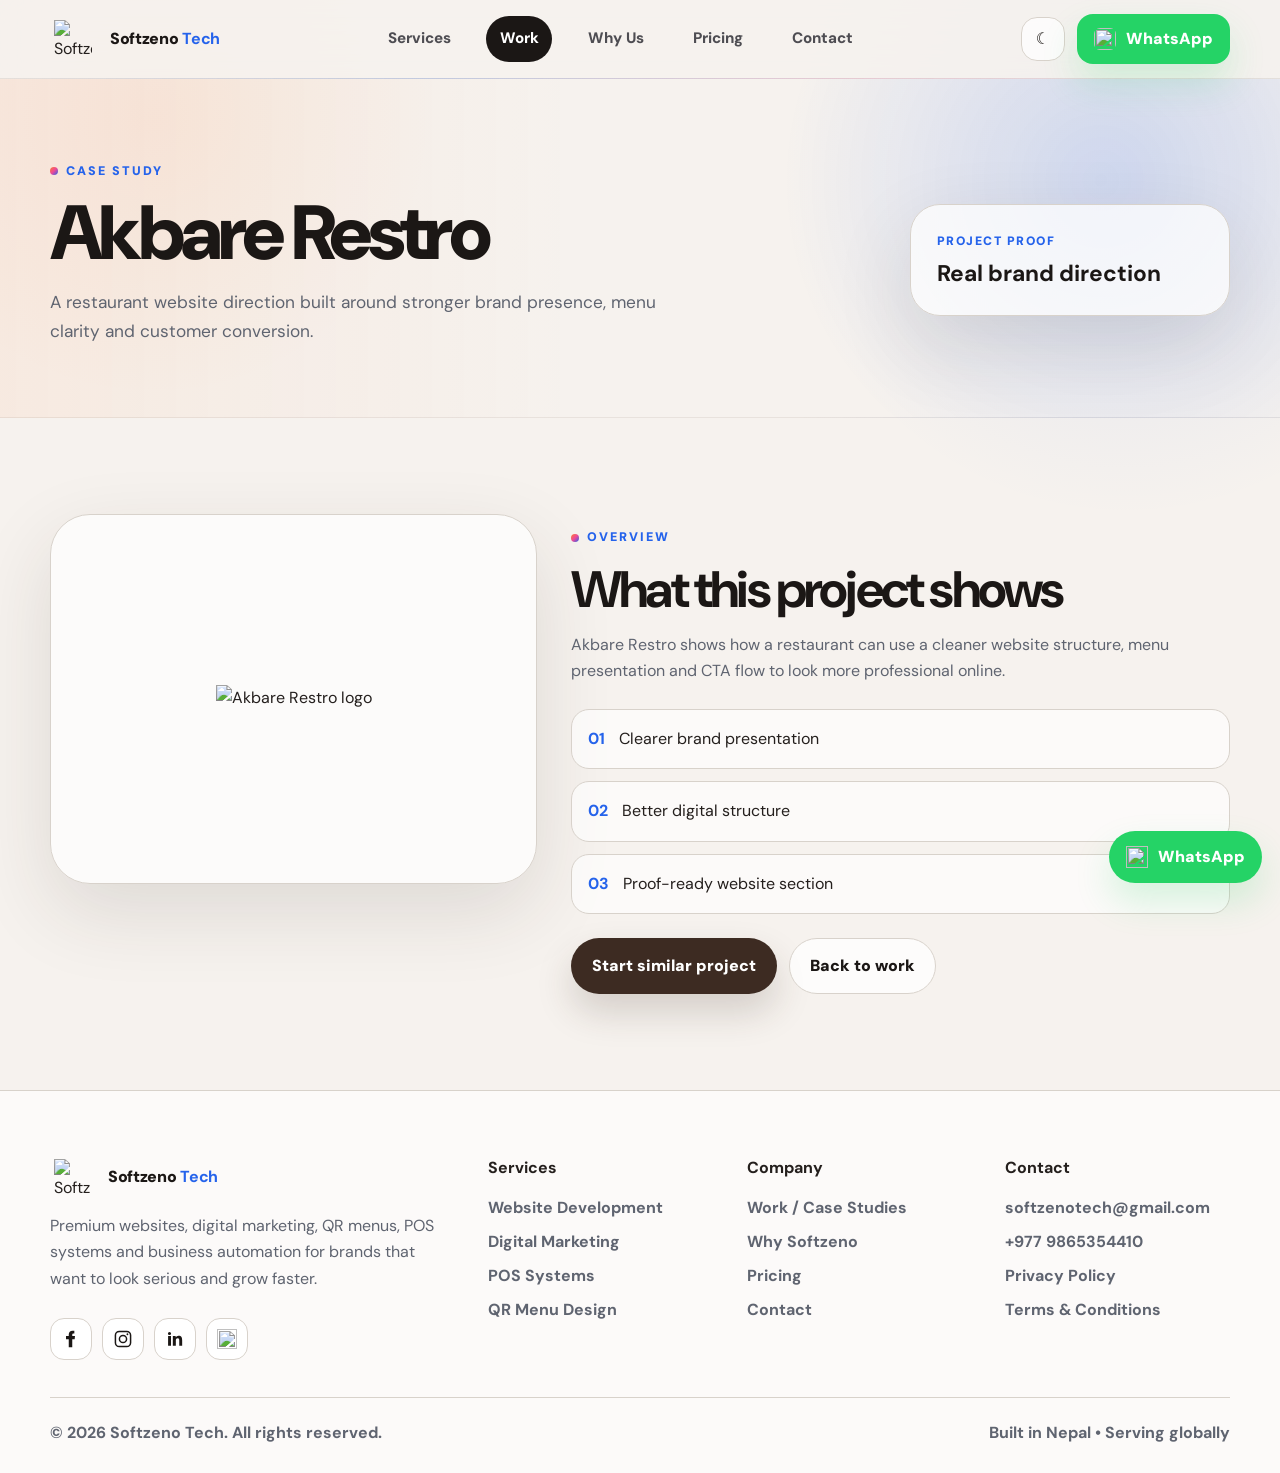
==== case-akbare-restro.html @ b07c424e "Add files via upload" ====
<!DOCTYPE html>
<html lang="en">
<head>
  <meta charset="UTF-8" />
  <meta name="viewport" content="width=device-width, initial-scale=1.0" />
  <title>Akbare Restro Case Study — Softzeno Tech</title>
  <meta name="description" content="Akbare Restro website case study by Softzeno Tech." />
  <meta name="theme-color" content="#f6f2ee" />
  <link rel="icon" href="assets/images/favicon.png" type="image/png" />
  <link rel="preconnect" href="https://fonts.googleapis.com" />
  <link rel="preconnect" href="https://fonts.gstatic.com" crossorigin />
  <link href="https://fonts.googleapis.com/css2?family=DM+Sans:wght@400;500;600;700;800;900&family=Playfair+Display:wght@600;700;800&display=swap" rel="stylesheet" />
  <link rel="stylesheet" href="styles.css" />
</head>
<body>

  <a class="skip-link" href="#main">Skip to content</a>
  <header class="site-header">
    <div class="container nav-shell">
      <a class="brand" href="index.html" aria-label="Softzeno Tech home">
        <span class="brand-mark"><img src="assets/images/brand-icon.png" alt="Softzeno Tech logo" /></span>
        <span class="brand-word"><span>Softzeno</span> <strong>Tech</strong></span>
      </a>

      <nav class="nav-links" aria-label="Primary navigation">
        <a href="services.html" class="">Services</a>
<a href="work.html" class="active">Work</a>
<a href="why-us.html" class="">Why Us</a>
<a href="pricing.html" class="">Pricing</a>
<a href="contact.html" class="">Contact</a>
        <a class="mobile-nav-cta" href="contact.html">Start a Project</a>
      </nav>

      <div class="nav-actions">
        <button class="theme-toggle" type="button" aria-label="Switch theme" title="Toggle dark/light theme">
          <span class="theme-icon">☾</span>
        </button>
        <a class="nav-whatsapp whatsapp-link" href="https://wa.me/9779865354410?text=Hi%20Softzeno%20Tech%2C%20I%20want%20to%20start%20a%20project." aria-label="Chat with Softzeno Tech on WhatsApp">
          <img class="wa-icon" src="assets/icons/white.png" alt="" />
          <span>WhatsApp</span>
        </a>
        <button class="menu-toggle" type="button" aria-label="Open navigation" aria-expanded="false">
          <span></span><span></span><span></span>
        </button>
      </div>
    </div>
  </header>

  <main id="main">

<section class="page-hero">
  <div class="container page-hero-grid">
    <div class="reveal">
      <span class="kicker">Case Study</span>
      <h1>Akbare Restro</h1>
      <p>A restaurant website direction built around stronger brand presence, menu clarity and customer conversion.</p>
    </div>
    <div class="page-note reveal">
      <span>Project proof</span>
      <strong>Real brand direction</strong>
    </div>
  </div>
</section>
<section class="section">
  <div class="container case-grid">
    <div class="case-media reveal"><img src="assets/images/projects/akbare-restro.png" alt="Akbare Restro logo" /></div>
    <div class="case-content reveal">
      <span class="kicker">Overview</span>
      <h2>What this project shows</h2>
      <p>Akbare Restro shows how a restaurant can use a cleaner website structure, menu presentation and CTA flow to look more professional online.</p>
      <div class="case-points">
        <article><b>01</b><span>Clearer brand presentation</span></article>
        <article><b>02</b><span>Better digital structure</span></article>
        <article><b>03</b><span>Proof-ready website section</span></article>
      </div>
      <div class="hero-buttons"><a class="btn btn-dark" href="contact.html">Start similar project</a><a class="btn btn-light" href="work.html">Back to work</a></div>
    </div>
  </div>
</section>

  </main>

  <footer class="footer">
    <div class="container footer-grid">
      <div class="footer-brand-block">
        <a class="brand" href="index.html">
          <span class="brand-mark"><img src="assets/images/brand-icon.png" alt="Softzeno Tech logo" /></span>
          <span class="brand-word"><span>Softzeno</span> <strong>Tech</strong></span>
        </a>
        <p>Premium websites, digital marketing, QR menus, POS systems and business automation for brands that want to look serious and grow faster.</p>
        <div class="socials" aria-label="Social links">
          <a href="https://www.facebook.com/" target="_blank" rel="noopener" aria-label="Facebook">
            <svg viewBox="0 0 24 24"><path d="M13.5 8.5V6.7c0-.8.5-1.2 1.2-1.2H16V2.2c-.7-.1-1.4-.2-2.2-.2-2.7 0-4.5 1.6-4.5 4.6v1.9H6v3.7h3.3V22h4.2v-9.8h2.9l.4-3.7h-3.3z"/></svg>
          </a>
          <a href="https://www.instagram.com/" target="_blank" rel="noopener" aria-label="Instagram">
            <svg viewBox="0 0 24 24"><path d="M7.5 2h9A5.5 5.5 0 0 1 22 7.5v9A5.5 5.5 0 0 1 16.5 22h-9A5.5 5.5 0 0 1 2 16.5v-9A5.5 5.5 0 0 1 7.5 2zm0 1.8A3.7 3.7 0 0 0 3.8 7.5v9a3.7 3.7 0 0 0 3.7 3.7h9a3.7 3.7 0 0 0 3.7-3.7v-9a3.7 3.7 0 0 0-3.7-3.7zm9.8 1.4a1.1 1.1 0 1 1 0 2.2 1.1 1.1 0 0 1 0-2.2zM12 6.8A5.2 5.2 0 1 1 6.8 12 5.2 5.2 0 0 1 12 6.8zm0 1.8A3.4 3.4 0 1 0 15.4 12 3.4 3.4 0 0 0 12 8.6z"/></svg>
          </a>
          <a href="https://www.linkedin.com/" target="_blank" rel="noopener" aria-label="LinkedIn">
            <svg viewBox="0 0 24 24"><path d="M5.4 3.5A1.9 1.9 0 1 1 3.5 5.4a1.9 1.9 0 0 1 1.9-1.9zM3.7 8.3h3.5V20H3.7zm5.7 0h3.4v1.6h.1a3.8 3.8 0 0 1 3.4-1.9c3.6 0 4.3 2.4 4.3 5.5V20h-3.5v-5.7c0-1.4 0-3.1-1.9-3.1s-2.2 1.5-2.2 3V20H9.4z"/></svg>
          </a>
          <a href="https://wa.me/9779865354410?text=Hi%20Softzeno%20Tech%2C%20I%20want%20to%20start%20a%20project." class="whatsapp-social" aria-label="WhatsApp">
            <img class="wa-icon theme-sensitive footer-whatsapp-icon" src="assets/icons/green.png" data-light-src="assets/icons/green.png" data-dark-src="assets/icons/white.png" alt="" />
          </a>
        </div>
      </div>

      <div>
        <h4>Services</h4>
        <a href="services.html#web">Website Development</a>
        <a href="services.html#marketing">Digital Marketing</a>
        <a href="services.html#pos">POS Systems</a>
        <a href="services.html#qr">QR Menu Design</a>
      </div>

      <div>
        <h4>Company</h4>
        <a href="work.html">Work / Case Studies</a>
        <a href="why-us.html">Why Softzeno</a>
        <a href="pricing.html">Pricing</a>
        <a href="contact.html">Contact</a>
      </div>

      <div>
        <h4>Contact</h4>
        <a href="mailto:softzenotech@gmail.com">softzenotech@gmail.com</a>
        <a href="tel:+9779865354410">+977 9865354410</a>
        <a href="privacy.html">Privacy Policy</a>
        <a href="terms.html">Terms & Conditions</a>
      </div>
    </div>
    <div class="container footer-bottom">
      <span>© 2026 Softzeno Tech. All rights reserved.</span>
      <span>Built in Nepal • Serving globally</span>
    </div>
  </footer>

  <a class="whatsapp-float whatsapp-link compact-mobile-float" href="https://wa.me/9779865354410?text=Hi%20Softzeno%20Tech%2C%20I%20want%20to%20start%20a%20project." aria-label="Chat on WhatsApp">
    <img class="wa-icon" src="assets/icons/white.png" alt="" />
    <span>WhatsApp</span>
  </a>
  <script src="script.js"></script>

</body>
</html>
---- styles.css ----
:root{
  --bg:#f6f2ee;
  --bg-soft:#eceff4;
  --surface:#ffffff;
  --surface-2:#f3f5f8;
  --text:#241f1d;
  --heading:#1b1715;
  --muted:#5f6470;
  --line:#d8d2cb;
  --brown:#3d2b22;
  --blue:#2563eb;
  --cyan:#22d3ee;
  --pink:#ec4899;
  --orange:#ff7a2f;
  --purple:#7c3aed;
  --yellow:#facc15;
  --green:#25d366;
  --radius:34px;
  --radius-sm:18px;
  --shadow:0 28px 80px rgba(53,42,34,.12);
  --container:1180px;
  --ease:cubic-bezier(.16,1,.3,1);
}

*{box-sizing:border-box}
html{scroll-behavior:smooth}
body{
  margin:0;
  font-family:"DM Sans",system-ui,-apple-system,BlinkMacSystemFont,"Segoe UI",sans-serif;
  background:
    radial-gradient(circle at 12% 8%,rgba(255,122,47,.08),transparent 280px),
    radial-gradient(circle at 88% 12%,rgba(37,99,235,.10),transparent 340px),
    var(--bg);
  color:var(--text);
  line-height:1.65;
  overflow-x:hidden;
}
a{color:inherit;text-decoration:none}
img,svg{display:block}
button,input,select,textarea{font:inherit}
.container{width:min(var(--container),calc(100% - 48px));margin-inline:auto}
.skip-link{position:fixed;top:-80px;left:18px;z-index:9999;background:#111;color:#fff;padding:.8rem 1rem;border-radius:999px}
.skip-link:focus{top:18px}

.site-header{
  position:sticky;
  top:0;
  z-index:1000;
  background:rgba(246,242,238,.82);
  backdrop-filter:blur(22px);
  border-bottom:1px solid rgba(61,43,34,.09);
}
.nav-shell{
  min-height:78px;
  display:flex;
  align-items:center;
  justify-content:space-between;
  gap:22px;
}
.brand{display:flex;align-items:center;gap:12px;min-width:max-content}
.brand-mark{width:42px;height:42px;display:grid;place-items:center}
.brand-mark img{width:35px;height:35px;object-fit:contain}
.brand-word{font-weight:900;letter-spacing:-.02em;color:var(--heading)}
.brand-word strong{color:var(--blue)}
.nav-links{display:flex;align-items:center;gap:22px}
.nav-links a{
  font-size:.95rem;
  font-weight:800;
  color:#4e4d52;
  padding:.68rem .85rem;
  border-radius:999px;
  transition:.22s var(--ease);
}
.nav-links a.active,.nav-links a:hover{background:var(--heading);color:#fff}
.nav-actions{display:flex;align-items:center;gap:12px}
.theme-toggle,.menu-toggle{
  width:44px;height:44px;border-radius:16px;border:1px solid var(--line);
  background:rgba(255,255,255,.74);
  color:var(--heading);
  display:grid;place-items:center;
  cursor:pointer;
  transition:.2s var(--ease);
}
.theme-toggle:hover,.menu-toggle:hover{transform:translateY(-2px)}
.menu-toggle{display:none}
.menu-toggle span{display:block;width:18px;height:2px;background:currentColor;border-radius:3px;margin:2px}
.nav-whatsapp{
  min-height:48px;
  display:inline-flex;
  align-items:center;
  gap:10px;
  border-radius:16px;
  background:var(--green);
  color:#062d14;
  padding:.8rem 1rem;
  font-weight:900;
  box-shadow:0 18px 36px rgba(37,211,102,.20);
}
.nav-whatsapp img{width:22px;height:22px;object-fit:contain;border-radius:6px}

.kicker{
  display:inline-flex;
  align-items:center;
  gap:8px;
  margin-bottom:16px;
  text-transform:uppercase;
  letter-spacing:.16em;
  font-weight:900;
  font-size:.78rem;
  color:var(--blue);
}
.kicker::before{
  content:"";
  width:8px;
  height:8px;
  border-radius:99px;
  background:linear-gradient(135deg,var(--orange),var(--pink),var(--blue));
}
h1,h2,h3,h4,p{margin-top:0}
h1{
  font-family:"Playfair Display","DM Sans",serif;
  color:var(--heading);
  font-weight:800;
  letter-spacing:-.055em;
  line-height:.92;
}
h2{
  font-size:clamp(2rem,4vw,3.8rem);
  line-height:1.02;
  letter-spacing:-.055em;
  color:var(--heading);
  margin-bottom:16px;
}
h3{
  color:var(--heading);
  font-size:1.28rem;
  letter-spacing:-.03em;
  line-height:1.18;
}
p{color:var(--muted)}
.lead{font-size:1.05rem;max-width:620px}

.btn{
  display:inline-flex;
  align-items:center;
  justify-content:center;
  min-height:50px;
  padding:.86rem 1.25rem;
  border-radius:999px;
  font-weight:900;
  border:1px solid transparent;
  cursor:pointer;
  transition:.25s var(--ease);
}
.btn:hover{transform:translateY(-2px)}
.btn-dark{background:var(--brown);color:#fff;box-shadow:0 18px 36px rgba(61,43,34,.18)}
.btn-light{background:rgba(255,255,255,.74);border-color:var(--line);color:var(--heading)}

.hero-ranty{
  position:relative;
  min-height:calc(100vh - 78px);
  padding:80px 0 0;
  overflow:hidden;
}
.hero-bg{
  position:absolute;
  inset:0 0 18%;
  background:
    linear-gradient(180deg,rgba(255,255,255,.18),rgba(246,242,238,.88)),
    radial-gradient(circle at 86% 42%,rgba(236,72,153,.13),transparent 280px),
    radial-gradient(circle at 15% 40%,rgba(255,122,47,.12),transparent 280px),
    linear-gradient(135deg,#dce3ec,#f3e9df);
  z-index:-1;
}
.hero-ranty-grid{
  display:grid;
  grid-template-columns:minmax(0,.92fr) minmax(420px,1fr);
  gap:56px;
  align-items:center;
}
.hero-left h1{
  font-size:clamp(4rem,10vw,8.8rem);
  margin:0 0 22px;
}
.hero-left h1 span{display:block}
.hero-line{
  color:var(--brown);
  font-size:1.15rem;
  font-weight:700;
  margin-bottom:28px;
}
.hero-buttons{display:flex;flex-wrap:wrap;gap:12px;align-items:center}
.hero-showcase{
  position:relative;
  min-height:520px;
}
.hero-card-main{
  position:relative;
  border-radius:54px 54px 8px 54px;
  background:rgba(255,255,255,.84);
  border:1px solid rgba(255,255,255,.62);
  box-shadow:var(--shadow);
  padding:42px;
  min-height:500px;
  overflow:hidden;
}
.pill-row{display:flex;gap:8px;flex-wrap:wrap;margin-bottom:28px}
.pill-row span{
  border:1px solid var(--line);
  border-radius:999px;
  padding:.46rem .72rem;
  color:var(--muted);
  font-weight:800;
  background:rgba(255,255,255,.62);
}
.pill-row .active{background:var(--brown);color:#fff;border-color:var(--brown)}
.hero-card-main h2{font-family:"DM Sans",sans-serif;font-size:clamp(1.9rem,3vw,3.1rem);line-height:1;max-width:440px}
.product-window{
  margin-top:30px;
  border-radius:28px;
  background:linear-gradient(145deg,#07111f,#15243a);
  color:#fff;
  padding:18px;
  transform:translateY(20px);
}
.window-bar{
  display:flex;align-items:center;gap:8px;color:#b8c7d8;font-size:.85rem;font-weight:800;margin-bottom:16px
}
.window-bar i{width:9px;height:9px;border-radius:99px;background:#65748a}
.window-bar b{margin-left:auto;color:#d8e5f5}
.window-grid{display:grid;grid-template-columns:1fr 1fr;gap:12px}
.mini-metric{
  background:rgba(255,255,255,.08);
  border:1px solid rgba(255,255,255,.10);
  border-radius:18px;
  padding:16px;
}
.mini-metric strong{display:block;color:#fff;font-size:1.35rem;line-height:1.1;margin-bottom:5px}
.mini-metric span{color:#c5d2e3;font-size:.92rem}
.mini-metric.wide{grid-column:1/-1}
.floating-logo{
  position:absolute;
  right:24px;
  top:120px;
  width:148px;
  height:148px;
  display:grid;
  place-items:center;
  border-radius:36px;
  background:rgba(255,255,255,.82);
  box-shadow:0 22px 55px rgba(45,35,29,.16);
}
.floating-logo img{
  width:126px;
  height:126px;
  object-fit:cover;
  object-position:center top;
  border-radius:28px;
}
.hero-bottom-grid{
  display:grid;
  grid-template-columns:1.25fr .72fr 1fr;
  gap:20px;
  margin-top:30px;
  align-items:stretch;
}
.material-card,.client-card,.comfort-card{
  min-height:180px;
  border-radius:34px 34px 0 0;
  padding:28px;
  position:relative;
  overflow:hidden;
}
.material-card{
  background:linear-gradient(135deg,rgba(61,43,34,.82),rgba(255,122,47,.52));
  color:#fff;
}
.material-card p,.comfort-card p{color:rgba(255,255,255,.82)}
.material-card h3,.comfort-card h3{color:#fff}
.layer-stack{position:absolute;right:30px;bottom:22px;width:140px;height:90px}
.layer-stack span{position:absolute;border-radius:10px;transform:skewY(-16deg);box-shadow:0 8px 20px rgba(0,0,0,.18)}
.layer-stack span:nth-child(1){inset:20px 0 0 28px;background:#f6e0ca}
.layer-stack span:nth-child(2){inset:10px 18px 10px 14px;background:#c8d6e6}
.layer-stack span:nth-child(3){inset:0 36px 20px 0;background:#fff3d6}
.client-card{
  background:rgba(255,255,255,.62);
  border:1px solid var(--line);
  text-align:center;
  display:grid;
  place-content:center;
}
.avatar-row{display:flex;justify-content:center;margin-bottom:8px}
.avatar-row span{
  width:42px;height:42px;border-radius:50%;display:grid;place-items:center;
  border:2px solid #fff;background:linear-gradient(135deg,var(--blue),var(--pink));color:#fff;font-weight:900;
  margin-left:-8px
}
.client-card strong{font-family:"Playfair Display";font-size:3rem;color:var(--brown);line-height:.95}
.comfort-card{
  background:rgba(61,43,34,.88);
  color:#fff;
  display:flex;
  flex-direction:column;
  justify-content:flex-end;
}
.comfort-card h3{font-size:1.9rem;line-height:1.05;letter-spacing:-.04em}
.comfort-card a{text-decoration:underline;text-underline-offset:5px;font-weight:900;color:#fff}

.section{padding:96px 0}
.compact-section{padding-top:76px}
.soft-section{background:linear-gradient(180deg,rgba(255,255,255,.35),rgba(236,239,244,.9))}
.section-heading{max-width:760px;margin-bottom:38px}
.section-heading.center{text-align:center;margin-inline:auto}
.split-heading{display:grid;grid-template-columns:1fr .65fr;gap:30px;align-items:end;margin-bottom:34px}

.service-display-grid{
  display:grid;
  grid-template-columns:repeat(4,1fr);
  gap:18px;
}
.service-tile{
  background:rgba(255,255,255,.76);
  border:1px solid rgba(216,210,203,.85);
  border-radius:30px;
  padding:26px;
  box-shadow:0 18px 52px rgba(53,42,34,.08);
  display:flex;
  flex-direction:column;
  min-height:300px;
  transition:.25s var(--ease);
}
.service-tile:hover{transform:translateY(-6px);box-shadow:var(--shadow)}
.service-icon{
  width:58px;height:58px;border-radius:20px;display:grid;place-items:center;color:#fff;margin-bottom:22px;
}
.service-icon svg{width:26px;height:26px;stroke:currentColor;fill:none;stroke-width:2;stroke-linecap:round;stroke-linejoin:round}
.gradient-blue{background:linear-gradient(135deg,var(--blue),var(--cyan))}
.gradient-pink{background:linear-gradient(135deg,var(--purple),var(--pink))}
.gradient-orange{background:linear-gradient(135deg,var(--orange),#ef4444)}
.gradient-cyan{background:linear-gradient(135deg,#06b6d4,#3b82f6)}
.gradient-purple{background:linear-gradient(135deg,#8b5cf6,#ec4899)}
.gradient-green{background:linear-gradient(135deg,#22c55e,#14b8a6)}
.service-tile p{margin-bottom:18px}
.service-tile ul{padding-left:1.1rem;color:var(--muted);margin:0 0 20px}
.service-tile li{margin:.35rem 0}
.service-tile a{margin-top:auto;font-weight:900;color:var(--blue)}

.proof-section{background:rgba(255,255,255,.30)}
.proof-grid{display:grid;grid-template-columns:repeat(3,1fr);gap:22px}
.proof-card{
  border-radius:34px;
  overflow:hidden;
  background:rgba(255,255,255,.78);
  border:1px solid var(--line);
  box-shadow:0 18px 54px rgba(53,42,34,.08);
}
.proof-media{
  min-height:210px;
  display:grid;
  place-items:center;
  padding:24px;
  font-weight:900;
  font-size:2rem;
  line-height:1.05;
  text-align:center;
}
.proof-media img{max-width:80%;max-height:120px;object-fit:contain}
.proof-media.light{background:#f7f9fc}
.proof-media.thakali{background:linear-gradient(145deg,#630b0b,#981818);color:#fff;font-family:"Playfair Display"}
.proof-media.pos{background:linear-gradient(145deg,#07111f,#122844);color:#fff}
.proof-content{padding:24px}
.proof-content span{
  display:inline-flex;margin-bottom:10px;color:var(--blue);font-size:.78rem;font-weight:900;text-transform:uppercase;letter-spacing:.1em
}
.proof-content a{font-weight:900;color:var(--brown);text-decoration:underline;text-underline-offset:5px}

.process-layout{display:grid;grid-template-columns:.8fr 1.2fr;gap:38px;align-items:start}
.process-steps{display:grid;grid-template-columns:repeat(2,1fr);gap:18px}
.step{
  background:rgba(255,255,255,.76);
  border:1px solid var(--line);
  border-radius:28px;
  padding:24px;
}
.step b{display:block;color:var(--blue);margin-bottom:12px}
.cta-section{padding-top:60px}
.cta-card{
  border-radius:46px;
  background:
    radial-gradient(circle at 8% 0%,rgba(255,122,47,.25),transparent 280px),
    radial-gradient(circle at 88% 20%,rgba(37,99,235,.20),transparent 280px),
    rgba(255,255,255,.72);
  border:1px solid var(--line);
  padding:54px;
  box-shadow:var(--shadow);
}

.page-hero{
  padding:78px 0 54px;
  background:
    linear-gradient(90deg,rgba(255,122,47,.07),transparent 45%),
    radial-gradient(circle at 86% 30%,rgba(37,99,235,.10),transparent 320px);
  border-bottom:1px solid rgba(61,43,34,.08);
}
.page-hero-grid{display:grid;grid-template-columns:1fr 320px;gap:40px;align-items:center}
.page-hero h1{font-size:clamp(3.4rem,6vw,6.2rem);max-width:850px;margin-bottom:18px}
.page-hero p{font-size:1.08rem;max-width:660px}
.page-note{
  border-radius:30px;
  background:rgba(255,255,255,.72);
  border:1px solid var(--line);
  box-shadow:var(--shadow);
  padding:26px;
}
.page-note span{display:block;color:var(--blue);font-size:.76rem;text-transform:uppercase;letter-spacing:.12em;font-weight:900;margin-bottom:10px}
.page-note strong{font-size:1.42rem;line-height:1.1;color:var(--heading)}

.large-services{grid-template-columns:repeat(3,1fr)}
.large-services .service-tile{min-height:360px}

.pricing-grid{display:grid;grid-template-columns:repeat(3,1fr);gap:22px}
.price-card{
  background:rgba(255,255,255,.78);
  border:1px solid var(--line);
  border-radius:34px;
  padding:30px;
  box-shadow:0 18px 54px rgba(53,42,34,.08);
  display:flex;
  flex-direction:column;
}
.price-card.featured{border:2px solid var(--blue);transform:translateY(-12px)}
.price-card span{display:inline-flex;width:max-content;color:var(--blue);background:#eef4ff;border-radius:999px;padding:.42rem .72rem;font-size:.78rem;font-weight:900;margin-bottom:18px}
.price-card strong{display:block;font-size:2rem;color:var(--brown);margin:12px 0}
.price-card ul{padding-left:1.1rem;color:var(--muted);margin-bottom:24px}
.price-card .btn{margin-top:auto;width:100%}

.contact-section{background:linear-gradient(145deg,#07111f,#10233b);color:#fff}
.contact-grid{display:grid;grid-template-columns:.8fr 1.2fr;gap:28px}
.contact-panel h2{color:#fff}
.contact-panel p{color:#c5d4e6}
.contact-methods{display:grid;gap:14px;margin-top:24px}
.contact-methods a{
  display:flex;align-items:center;gap:12px;color:#fff;border:1px solid rgba(255,255,255,.12);
  border-radius:18px;padding:16px;background:rgba(255,255,255,.04);font-weight:800
}
.contact-methods svg,.contact-methods img{width:22px;height:22px;fill:currentColor}
.contact-form{
  background:#fff;
  border-radius:34px;
  padding:30px;
  display:grid;
  grid-template-columns:1fr 1fr;
  gap:16px;
  box-shadow:var(--shadow);
}
.field{display:grid;gap:7px}
.field.full,.contact-form .full{grid-column:1/-1}
label{font-weight:900;color:var(--heading)}
input,select,textarea{
  width:100%;border:1px solid var(--line);border-radius:16px;padding:.92rem 1rem;background:#fff;color:var(--text);outline:none
}
input:focus,select:focus,textarea:focus{border-color:var(--blue);box-shadow:0 0 0 4px rgba(37,99,235,.12)}
.form-status{margin:0;color:var(--muted)}

.case-grid{display:grid;grid-template-columns:.85fr 1.15fr;gap:34px;align-items:start}
.case-media{
  min-height:370px;
  border-radius:40px;
  background:rgba(255,255,255,.7);
  border:1px solid var(--line);
  display:grid;
  place-items:center;
  padding:34px;
  box-shadow:var(--shadow);
}
.case-media img{max-width:80%;max-height:180px}
.case-name{width:100%;height:100%;min-height:300px;border-radius:30px;display:grid;place-items:center;color:#fff;font-size:2.6rem;line-height:1.05;font-weight:900;text-align:center}
.case-name.thakali{background:linear-gradient(145deg,#630b0b,#981818);font-family:"Playfair Display"}
.case-name.pos{background:linear-gradient(145deg,#07111f,#122844)}
.case-content{padding-top:10px}
.case-points{display:grid;gap:12px;margin:24px 0}
.case-points article{display:flex;gap:14px;background:rgba(255,255,255,.65);border:1px solid var(--line);border-radius:18px;padding:16px}
.case-points b{color:var(--blue)}
.legal-grid{display:grid;grid-template-columns:repeat(2,1fr);gap:18px}
.legal-grid article{background:#fff;border:1px solid var(--line);border-radius:26px;padding:24px}

.footer{
  padding:64px 0 26px;
  background:rgba(255,255,255,.65);
  border-top:1px solid var(--line);
}
.footer-grid{display:grid;grid-template-columns:1.8fr 1fr 1fr 1fr;gap:34px}
.footer h4{margin-bottom:14px}
.footer a:not(.brand){display:block;color:var(--muted);font-weight:700;margin:.48rem 0}
.footer a:not(.brand):hover{color:var(--blue)}
.footer-brand-block p{max-width:440px;margin-top:14px}
.socials{display:flex;gap:10px;margin-top:18px}
.socials a{
  width:42px;height:42px;border-radius:14px;background:var(--surface);border:1px solid var(--line);
  display:grid!important;place-items:center;color:var(--heading)!important
}
.socials svg,.socials img{width:20px;height:20px;fill:currentColor;object-fit:contain}
.footer-bottom{display:flex;justify-content:space-between;gap:18px;border-top:1px solid var(--line);padding-top:22px;margin-top:30px;color:var(--muted);font-weight:700}

.whatsapp-float{
  position:fixed;right:22px;bottom:22px;z-index:900;
  display:inline-flex;align-items:center;gap:9px;
  background:var(--green);color:#062d14;border-radius:999px;padding:.86rem 1rem;
  font-weight:900;box-shadow:0 20px 42px rgba(37,211,102,.28)
}
.whatsapp-float img{width:24px;height:24px;object-fit:contain}

.reveal{opacity:0;transform:translateY(22px);transition:.7s var(--ease)}
.reveal.in{opacity:1;transform:none}

body.dark-theme{
  --bg:#07111f;
  --bg-soft:#0d1a2b;
  --surface:#0d1a2b;
  --surface-2:#11223a;
  --text:#f4f8ff;
  --heading:#ffffff;
  --muted:#bac7d7;
  --line:#263a56;
  --brown:#ffffff;
  background:
    radial-gradient(circle at 12% 8%,rgba(255,122,47,.09),transparent 280px),
    radial-gradient(circle at 88% 12%,rgba(37,99,235,.16),transparent 340px),
    var(--bg);
}
body.dark-theme .site-header{background:rgba(7,17,31,.82);border-bottom-color:rgba(255,255,255,.08)}
body.dark-theme .hero-bg{
  background:
    linear-gradient(180deg,rgba(7,17,31,.18),rgba(7,17,31,.90)),
    radial-gradient(circle at 86% 42%,rgba(236,72,153,.16),transparent 280px),
    radial-gradient(circle at 15% 40%,rgba(255,122,47,.12),transparent 280px),
    linear-gradient(135deg,#0d1a2b,#07111f);
}
body.dark-theme .nav-links a{color:#d4deec}
body.dark-theme .nav-links a.active,body.dark-theme .nav-links a:hover{background:#fff;color:#07111f}
body.dark-theme .theme-toggle,body.dark-theme .menu-toggle{background:#fff;color:#07111f;border-color:#fff}
body.dark-theme .hero-card-main,
body.dark-theme .service-tile,
body.dark-theme .proof-card,
body.dark-theme .step,
body.dark-theme .page-note,
body.dark-theme .price-card,
body.dark-theme .case-media,
body.dark-theme .case-points article,
body.dark-theme .legal-grid article,
body.dark-theme .cta-card,
body.dark-theme .client-card{
  background:rgba(13,26,43,.76);
  border-color:var(--line);
}
body.dark-theme .product-window{background:linear-gradient(145deg,#020817,#0d1a2b)}
body.dark-theme .btn-light{background:#0d1a2b;color:#fff;border-color:var(--line)}
body.dark-theme .btn-dark{background:#fff;color:#07111f}
body.dark-theme .proof-media.light{background:#11223a}
body.dark-theme .soft-section{background:#0a1626}
body.dark-theme .footer{background:#0d1a2b}
body.dark-theme .contact-form{background:#0d1a2b}
body.dark-theme input,body.dark-theme select,body.dark-theme textarea{background:#07111f;color:#fff;border-color:var(--line)}
body.dark-theme label{color:#fff}
body.dark-theme .socials a{background:#11223a;color:#fff!important}
body.dark-theme .nav-whatsapp,body.dark-theme .whatsapp-float{color:#062d14}
body.dark-theme .price-card span{background:#11223a}

@media(max-width:1100px){
  .hero-ranty-grid,.page-hero-grid,.process-layout,.contact-grid,.case-grid,.split-heading{grid-template-columns:1fr}
  .hero-showcase{min-height:auto}
  .service-display-grid,.large-services,.proof-grid,.pricing-grid{grid-template-columns:repeat(2,1fr)}
  .footer-grid{grid-template-columns:1fr 1fr}
}
@media(max-width:820px){
  .container{width:min(100% - 30px,var(--container))}
  .menu-toggle{display:grid}
  .nav-links{
    position:fixed;top:84px;left:15px;right:15px;display:none;flex-direction:column;align-items:stretch;
    background:var(--surface);border:1px solid var(--line);border-radius:24px;padding:14px;box-shadow:var(--shadow)
  }
  .nav-links.open{display:flex}
  .nav-links a{padding:1rem}
  .nav-whatsapp span{display:none}
  .nav-whatsapp,.theme-toggle,.menu-toggle{width:44px;height:44px;padding:0}
  .hero-ranty{padding-top:54px}
  .hero-ranty-grid{grid-template-columns:1fr;gap:32px}
  .hero-left h1{font-size:clamp(3.4rem,17vw,6.4rem)}
  .hero-card-main{border-radius:34px;padding:26px}
  .floating-logo{position:relative;right:auto;top:auto;margin-top:18px}
  .hero-bottom-grid{grid-template-columns:1fr}
  .material-card,.client-card,.comfort-card{border-radius:28px}
  .service-display-grid,.large-services,.proof-grid,.pricing-grid,.process-steps,.footer-grid,.legal-grid,.contact-form{grid-template-columns:1fr}
  .price-card.featured{transform:none}
  .page-hero h1{font-size:clamp(2.8rem,14vw,4.2rem)}
  .footer-bottom{flex-direction:column}
}
@media(max-width:560px){
  .brand-word{display:none}
  .section{padding:74px 0}
  .cta-card{padding:30px;border-radius:30px}
  .hero-buttons .btn{width:100%}
  .whatsapp-float{width:54px;height:54px;padding:0;justify-content:center}
  .whatsapp-float span{display:none}
}
@media(prefers-reduced-motion:reduce){
  *,*::before,*::after{animation:none!important;transition:none!important;scroll-behavior:auto!important}
}


/* --- patch: alignment + WhatsApp theming + pricing switch --- */
.brand-word span{display:inline-block}
.wa-icon{width:22px;height:22px;object-fit:contain;flex:0 0 auto}

.nav-whatsapp{
  background:rgba(255,255,255,.92);
  color:#159947;
  border:1px solid rgba(37,211,102,.28);
  box-shadow:0 16px 30px rgba(37,211,102,.10);
}
.nav-whatsapp span{color:var(--heading)}
.whatsapp-float{
  background:rgba(255,255,255,.96);
  color:#159947;
  border:1px solid rgba(37,211,102,.24);
}
.socials a.whatsapp-social,
.contact-methods a.whatsapp-link{
  background:rgba(255,255,255,.08);
}

.floating-logo{
  box-shadow:0 16px 40px rgba(45,35,29,.10);
}
.floating-logo img{
  width:92px;
  height:auto;
  max-height:92px;
  object-fit:contain;
  border-radius:0;
}

.material-card{
  padding-right:180px;
}
.material-card h3,
.material-card p{
  position:relative;
  z-index:2;
}
.material-card p{
  max-width:420px;
}
.layer-stack{
  right:24px;
  bottom:18px;
  width:132px;
  height:84px;
  z-index:1;
}

.pricing-toolbar{
  display:flex;
  justify-content:space-between;
  align-items:end;
  gap:20px;
  margin-bottom:28px;
}
.mini-title{
  font-family:"DM Sans",system-ui,sans-serif;
  font-size:1.25rem;
  line-height:1.15;
  letter-spacing:-.03em;
  margin:0;
}
.currency-switch{
  display:inline-flex;
  gap:8px;
  background:rgba(255,255,255,.82);
  border:1px solid var(--line);
  border-radius:999px;
  padding:6px;
}
.currency-btn{
  border:0;
  background:transparent;
  color:var(--muted);
  font-weight:900;
  border-radius:999px;
  min-height:42px;
  padding:.7rem 1rem;
  cursor:pointer;
}
.currency-btn.active{
  background:var(--heading);
  color:#fff;
}
.price .currency-muted{
  opacity:.72;
}

body.dark-theme .nav-whatsapp{
  background:var(--green);
  color:#fff;
  border-color:transparent;
}
body.dark-theme .nav-whatsapp span{color:#fff}
body.dark-theme .whatsapp-float{
  background:var(--green);
  color:#fff;
  border-color:transparent;
}
body.dark-theme .currency-switch{
  background:rgba(13,26,43,.82);
}
body.dark-theme .currency-btn.active{
  background:#fff;
  color:#07111f;
}

@media(max-width:820px){
  .site-header .nav-shell{
    gap:10px;
  }
  .brand{
    min-width:0;
    gap:10px;
    flex:1 1 auto;
    overflow:hidden;
  }
  .brand-mark{
    width:36px;
    height:36px;
    flex:0 0 36px;
  }
  .brand-mark img{
    width:28px;
    height:28px;
  }
  .brand-word{
    display:flex;
    align-items:center;
    gap:4px;
    min-width:0;
    font-size:1rem;
    white-space:nowrap;
  }
  .nav-actions{
    gap:8px;
    flex:0 0 auto;
  }
  .nav-whatsapp{
    width:46px;
    height:46px;
    min-height:46px;
    min-width:46px;
    display:grid;
    place-items:center;
    padding:0;
  }
  .nav-whatsapp img{
    width:22px;
    height:22px;
    margin:0;
  }
  .nav-whatsapp span{
    display:none;
  }

  .hero-card-main{
    padding-bottom:122px;
  }
  .floating-logo{
    position:absolute;
    right:18px;
    bottom:18px;
    top:auto;
    margin:0;
    width:92px;
    height:92px;
    border-radius:24px;
    background:rgba(255,255,255,.92);
  }
  .floating-logo img{
    width:70px;
    max-height:70px;
  }

  .material-card{
    padding:24px 22px 126px;
  }
  .material-card p{
    max-width:100%;
  }
  .layer-stack{
    right:16px;
    bottom:12px;
    width:104px;
    height:70px;
  }

  .pricing-toolbar{
    flex-direction:column;
    align-items:stretch;
  }
  .currency-switch{
    width:max-content;
  }
}

@media(max-width:560px){
  .brand-word{
    display:flex;
    font-size:.96rem;
  }
  .nav-actions{
    gap:6px;
  }
  .theme-toggle,.menu-toggle,.nav-whatsapp{
    width:44px;
    height:44px;
    border-radius:14px;
  }
  .whatsapp-float{
    width:auto;
    height:54px;
    padding:0 14px;
    border-radius:999px;
  }
  .whatsapp-float .wa-icon{
    width:22px;
    height:22px;
  }
  .whatsapp-float span{
    display:inline-block;
  }
}


/* --- premium polish patch v2 --- */
.nav-actions > * {
  flex-shrink: 0;
}

.nav-whatsapp,
.whatsapp-float {
  display: inline-flex !important;
  align-items: center !important;
  justify-content: center !important;
  line-height: 1;
  gap: 10px;
  background: var(--green) !important;
  color: #ffffff !important;
  border-color: rgba(37,211,102,.28) !important;
  box-shadow: 0 18px 36px rgba(37,211,102,.18) !important;
}

.nav-whatsapp span,
.whatsapp-float span {
  color: #ffffff !important;
}

.nav-whatsapp .wa-icon,
.whatsapp-float .wa-icon {
  width: 22px;
  height: 22px;
  display: block;
  object-fit: contain;
  flex: 0 0 22px;
  margin: 0;
}

.socials .wa-icon,
.contact-methods .wa-icon {
  width: 20px;
  height: 20px;
}

.hero-bottom-grid {
  grid-template-columns: 1.22fr .84fr 1.06fr;
  gap: 22px;
  margin-top: 34px;
}

.material-card,
.client-card,
.comfort-card {
  min-height: 220px;
  border-radius: 32px;
  padding: 32px;
  box-shadow: 0 26px 64px rgba(33, 29, 28, 0.10);
}

.card-label {
  display: inline-flex;
  align-items: center;
  width: max-content;
  padding: .45rem .82rem;
  margin-bottom: 18px;
  border-radius: 999px;
  background: rgba(255,255,255,.18);
  border: 1px solid rgba(255,255,255,.16);
  color: rgba(255,255,255,.92);
  font-size: .78rem;
  font-weight: 800;
  letter-spacing: .08em;
  text-transform: uppercase;
}

.card-label-light {
  background: rgba(255,255,255,.14);
  color: rgba(255,255,255,.96);
  border-color: rgba(255,255,255,.16);
}

.material-card {
  background: linear-gradient(135deg, #6a4a3b 0%, #a96f52 56%, #dba98a 100%);
}

.material-card h3,
.comfort-card h3 {
  font-size: clamp(1.7rem, 2vw, 2.2rem);
  line-height: 1.08;
  letter-spacing: -.04em;
  margin-bottom: 14px;
}

.material-card p,
.comfort-card p,
.client-card p {
  font-size: 1rem;
  line-height: 1.65;
  margin-bottom: 0;
}

.material-card p {
  max-width: 430px;
  color: rgba(255,255,255,.88);
}

.layer-stack {
  right: 24px;
  bottom: 20px;
  width: 128px;
  height: 84px;
}
.layer-stack span {
  border-radius: 18px;
}

.client-card {
  background: linear-gradient(180deg, rgba(255,255,255,.88) 0%, rgba(255,255,255,.66) 100%);
  border: 1px solid var(--line);
  text-align: left;
  display: flex;
  flex-direction: column;
  justify-content: flex-start;
}

.client-card .card-label {
  background: rgba(37,99,235,.08);
  border-color: rgba(37,99,235,.16);
  color: var(--blue);
}

.response-orb {
  display: flex;
  align-items: center;
  margin-bottom: 18px;
}

.response-orb span {
  width: 46px;
  height: 46px;
  margin-left: -10px;
  border-radius: 50%;
  display: grid;
  place-items: center;
  font-weight: 900;
  color: #fff;
  border: 2px solid #fff;
  background: linear-gradient(135deg, var(--blue), var(--pink));
  box-shadow: 0 10px 20px rgba(37,99,235,.14);
}

.response-orb span:first-child {
  margin-left: 0;
}

.client-card strong {
  font-family: "DM Sans", system-ui, sans-serif;
  font-size: 1.9rem;
  color: var(--heading);
  line-height: 1.06;
  letter-spacing: -.04em;
  margin-bottom: 10px;
}

.client-card p {
  color: var(--muted);
  max-width: 280px;
}

.client-card a {
  margin-top: 18px;
  font-weight: 800;
  color: var(--blue);
  text-decoration: none;
}
.client-card a:hover {
  text-decoration: underline;
  text-underline-offset: 4px;
}

.comfort-card {
  background:
    linear-gradient(155deg, rgba(84,59,46,.97), rgba(61,43,34,.93)),
    radial-gradient(circle at top right, rgba(255,255,255,.18), transparent 36%);
  display: flex;
  flex-direction: column;
  justify-content: flex-end;
}

.comfort-card p {
  color: rgba(255,255,255,.84);
  margin: 10px 0 18px;
}
.comfort-card a {
  width: max-content;
  text-decoration: none;
  position: relative;
}
.comfort-card a::after {
  content: "";
  position: absolute;
  left: 0;
  bottom: -3px;
  width: 100%;
  height: 2px;
  background: currentColor;
}

.price-note {
  align-items: flex-start;
  gap: 12px;
}
.price-note p {
  margin: 0;
}
.page-note-switch {
  margin-top: 2px;
}
.page-note-switch .currency-btn,
.pricing-toolbar .currency-btn {
  min-width: 74px;
}

body.dark-theme .client-card {
  background: linear-gradient(180deg, rgba(13,26,43,.92) 0%, rgba(13,26,43,.82) 100%);
}
body.dark-theme .client-card .card-label {
  background: rgba(255,255,255,.08);
  border-color: rgba(255,255,255,.10);
  color: #9fc4ff;
}
body.dark-theme .client-card strong {
  color: #ffffff;
}
body.dark-theme .client-card a {
  color: #9fc4ff;
}
body.dark-theme .nav-whatsapp,
body.dark-theme .whatsapp-float {
  background: var(--green) !important;
  color: #ffffff !important;
}

@media (max-width: 820px) {
  .hero-bottom-grid {
    grid-template-columns: 1fr;
    gap: 16px;
  }

  .material-card,
  .client-card,
  .comfort-card {
    min-height: auto;
    padding: 26px;
    border-radius: 28px;
  }

  .nav-whatsapp {
    width: 46px !important;
    height: 46px !important;
    min-width: 46px !important;
    min-height: 46px !important;
    padding: 0 !important;
    gap: 0 !important;
    border-radius: 16px !important;
  }

  .nav-whatsapp .wa-icon {
    width: 22px;
    height: 22px;
  }

  .page-note-switch {
    width: 100%;
  }

  .page-note-switch .currency-btn {
    flex: 1 1 0;
  }
}

@media (max-width: 560px) {
  .nav-shell {
    min-height: 74px;
  }

  .nav-actions {
    gap: 8px;
  }

  .theme-toggle,
  .menu-toggle,
  .nav-whatsapp {
    width: 46px !important;
    height: 46px !important;
    border-radius: 15px !important;
  }

  .nav-whatsapp {
    padding: 0 !important;
    gap: 0 !important;
  }

  .nav-whatsapp span {
    display: none !important;
  }

  .compact-mobile-float {
    width: 56px !important;
    height: 56px !important;
    min-width: 56px !important;
    padding: 0 !important;
    border-radius: 999px !important;
    gap: 0 !important;
  }

  .compact-mobile-float span {
    display: none !important;
  }

  .compact-mobile-float .wa-icon {
    width: 24px;
    height: 24px;
  }

  .pricing-toolbar {
    margin-top: 6px;
  }
}

/* --- luxury polish pass v3 --- */

/* refined motion + high-end micro interactions */
::selection {
  background: rgba(37, 99, 235, .18);
  color: var(--heading);
}

.site-header {
  transition: box-shadow .25s var(--ease), background .25s var(--ease), border-color .25s var(--ease);
}

.site-header::after {
  content: "";
  position: absolute;
  inset: auto 0 -1px 0;
  height: 1px;
  background: linear-gradient(90deg, transparent, rgba(37,99,235,.28), rgba(236,72,153,.22), transparent);
  opacity: .65;
  pointer-events: none;
}

.nav-links a {
  position: relative;
  overflow: hidden;
}

.nav-links a::before {
  content: "";
  position: absolute;
  inset: 0;
  background: linear-gradient(135deg, rgba(37,99,235,.18), rgba(236,72,153,.14));
  opacity: 0;
  transition: .25s var(--ease);
  z-index: -1;
}

.nav-links a:hover::before {
  opacity: 1;
}

.btn,
.nav-whatsapp,
.whatsapp-float,
.service-tile,
.proof-card,
.price-card,
.step,
.material-card,
.client-card,
.comfort-card,
.cta-card,
.page-note {
  will-change: transform;
}

.btn,
.nav-whatsapp,
.whatsapp-float {
  position: relative;
  overflow: hidden;
}

.btn::after,
.nav-whatsapp::after,
.whatsapp-float::after {
  content: "";
  position: absolute;
  inset: 0;
  background: linear-gradient(110deg, transparent 0%, rgba(255,255,255,.36) 45%, transparent 70%);
  transform: translateX(-120%);
  transition: transform .7s var(--ease);
  pointer-events: none;
}

.btn:hover::after,
.nav-whatsapp:hover::after,
.whatsapp-float:hover::after {
  transform: translateX(120%);
}

.hero-ranty::after {
  content: "";
  position: absolute;
  inset: 0;
  pointer-events: none;
  background:
    radial-gradient(circle at 78% 28%, rgba(37,99,235,.12), transparent 180px),
    radial-gradient(circle at 16% 74%, rgba(255,122,47,.10), transparent 220px);
  mix-blend-mode: multiply;
  opacity: .7;
}

.hero-card-main {
  isolation: isolate;
}

.hero-card-main::before {
  content: "";
  position: absolute;
  inset: -1px;
  border-radius: inherit;
  background: linear-gradient(135deg, rgba(255,255,255,.82), rgba(37,99,235,.14), rgba(236,72,153,.12));
  z-index: -1;
  opacity: .72;
}

.product-window {
  position: relative;
  overflow: hidden;
}

.product-window::after {
  content: "";
  position: absolute;
  inset: 0;
  background:
    linear-gradient(90deg, transparent, rgba(125,211,252,.10), transparent),
    radial-gradient(circle at 70% 20%, rgba(167,139,250,.16), transparent 160px);
  pointer-events: none;
}

.mini-metric {
  transition: transform .25s var(--ease), border-color .25s var(--ease), background .25s var(--ease);
}

.mini-metric:hover {
  transform: translateY(-3px);
  border-color: rgba(125,211,252,.34);
  background: rgba(255,255,255,.12);
}

.floating-logo {
  animation: softFloat 5.4s ease-in-out infinite;
}

@keyframes softFloat {
  0%,100% { transform: translateY(0); }
  50% { transform: translateY(-9px); }
}

.service-tile,
.proof-card,
.price-card,
.step {
  position: relative;
  overflow: hidden;
}

.service-tile::before,
.proof-card::before,
.price-card::before,
.step::before {
  content: "";
  position: absolute;
  inset: 0;
  pointer-events: none;
  background: radial-gradient(circle at 20% 0%, rgba(37,99,235,.08), transparent 170px);
  opacity: 0;
  transition: opacity .28s var(--ease);
}

.service-tile:hover::before,
.proof-card:hover::before,
.price-card:hover::before,
.step:hover::before {
  opacity: 1;
}

.service-tile:hover,
.proof-card:hover,
.price-card:hover,
.step:hover {
  transform: translateY(-7px);
  border-color: rgba(37,99,235,.22);
}

.service-tile a,
.proof-content a,
.comfort-card a,
.client-card a {
  transition: color .22s var(--ease), transform .22s var(--ease);
}

.service-tile a:hover,
.proof-content a:hover,
.comfort-card a:hover,
.client-card a:hover {
  transform: translateX(4px);
}

.service-icon {
  position: relative;
  box-shadow: 0 18px 38px rgba(37,99,235,.16);
}

.service-icon::after {
  content: "";
  position: absolute;
  inset: -6px;
  border-radius: 24px;
  border: 1px solid rgba(255,255,255,.34);
  opacity: .7;
}

.proof-media {
  position: relative;
  overflow: hidden;
}

.proof-media::after {
  content: "";
  position: absolute;
  inset: 0;
  background: linear-gradient(120deg, transparent, rgba(255,255,255,.18), transparent);
  transform: translateX(-100%);
  transition: transform .7s var(--ease);
}

.proof-card:hover .proof-media::after {
  transform: translateX(100%);
}

.price-card.featured {
  background:
    radial-gradient(circle at top right, rgba(37,99,235,.10), transparent 200px),
    rgba(255,255,255,.84);
}

.price-card.featured::after {
  content: "Recommended";
  position: absolute;
  top: 22px;
  right: 22px;
  padding: .36rem .68rem;
  border-radius: 999px;
  background: linear-gradient(135deg, var(--blue), var(--purple));
  color: #fff;
  font-size: .72rem;
  font-weight: 900;
  letter-spacing: .04em;
}

.currency-switch {
  box-shadow: inset 0 0 0 1px rgba(255,255,255,.36), 0 12px 30px rgba(53,42,34,.06);
}

.currency-btn {
  transition: transform .18s var(--ease), background .18s var(--ease), color .18s var(--ease);
}

.currency-btn:hover {
  transform: translateY(-1px);
  color: var(--heading);
}

.card-label {
  backdrop-filter: blur(12px);
}

.material-card {
  background:
    radial-gradient(circle at 76% 18%, rgba(255,255,255,.20), transparent 180px),
    linear-gradient(135deg, #6a4a3b 0%, #a96f52 56%, #dba98a 100%);
}

.client-card {
  background:
    radial-gradient(circle at 88% 8%, rgba(37,99,235,.12), transparent 160px),
    linear-gradient(180deg, rgba(255,255,255,.92) 0%, rgba(255,255,255,.70) 100%);
}

.comfort-card {
  background:
    radial-gradient(circle at 90% 10%, rgba(255,122,47,.18), transparent 190px),
    linear-gradient(155deg, rgba(84,59,46,.98), rgba(45,31,25,.96));
}

.response-orb span {
  transition: transform .25s var(--ease);
}

.client-card:hover .response-orb span {
  transform: translateY(-3px);
}

.client-card:hover .response-orb span:nth-child(2) {
  transform: translateY(-3px) rotate(4deg);
}

.cta-card {
  position: relative;
  overflow: hidden;
}

.cta-card::before {
  content: "";
  position: absolute;
  right: -120px;
  top: -120px;
  width: 280px;
  height: 280px;
  border-radius: 50%;
  background: radial-gradient(circle, rgba(37,99,235,.22), transparent 68%);
  pointer-events: none;
}

.mobile-nav-cta {
  display: none !important;
}

/* luxury mobile menu */
@media(max-width: 820px) {
  .nav-links {
    padding: 16px;
    background:
      radial-gradient(circle at 90% 0%, rgba(37,99,235,.12), transparent 180px),
      rgba(255,255,255,.94);
    backdrop-filter: blur(22px);
  }

  .nav-links a {
    display: flex;
    align-items: center;
    justify-content: space-between;
    border: 1px solid rgba(61,43,34,.08);
    background: rgba(255,255,255,.52);
    margin-bottom: 8px;
    border-radius: 16px;
  }

  .nav-links a::after {
    content: "→";
    opacity: .45;
  }

  .nav-links a.active {
    background: var(--heading);
    color: #fff;
  }

  .mobile-nav-cta {
    display: flex !important;
    justify-content: center !important;
    margin-top: 8px !important;
    background: linear-gradient(135deg, var(--blue), var(--pink)) !important;
    color: #fff !important;
    border: 0 !important;
  }

  .mobile-nav-cta::after {
    display: none;
  }

  .hero-ranty {
    padding-bottom: 32px;
  }

  .hero-bottom-grid {
    margin-top: 26px;
  }

  .client-card {
    align-items: flex-start;
  }

  .client-card p {
    max-width: 100%;
  }

  .price-card.featured::after {
    position: static;
    width: max-content;
    margin-bottom: 14px;
    order: -1;
  }
}

@media(max-width: 560px) {
  .hero-left h1 {
    letter-spacing: -.07em;
  }

  .hero-line {
    font-size: 1rem;
  }

  .hero-card-main h2 {
    font-size: 2rem;
  }

  .product-window {
    border-radius: 24px;
  }

  .window-grid {
    grid-template-columns: 1fr;
  }

  .mini-metric.wide {
    grid-column: auto;
  }

  .material-card,
  .client-card,
  .comfort-card {
    box-shadow: 0 16px 42px rgba(33,29,28,.10);
  }
}

body.dark-theme .hero-ranty::after {
  mix-blend-mode: screen;
  opacity: .35;
}

body.dark-theme .nav-links {
  background:
    radial-gradient(circle at 90% 0%, rgba(37,99,235,.18), transparent 180px),
    rgba(13,26,43,.95);
}

body.dark-theme .nav-links a {
  background: rgba(255,255,255,.04);
  border-color: rgba(255,255,255,.08);
}

body.dark-theme .price-card.featured {
  background:
    radial-gradient(circle at top right, rgba(37,99,235,.16), transparent 200px),
    rgba(13,26,43,.84);
}

body.dark-theme .client-card {
  background:
    radial-gradient(circle at 88% 8%, rgba(37,99,235,.15), transparent 160px),
    linear-gradient(180deg, rgba(13,26,43,.94) 0%, rgba(13,26,43,.84) 100%);
}

body.dark-theme .mobile-nav-cta {
  background: linear-gradient(135deg, var(--blue), var(--pink)) !important;
  color: #fff !important;
}

@media(prefers-reduced-motion: reduce) {
  .floating-logo {
    animation: none !important;
  }
}

/* --- patch: footer whatsapp icon + floating button position fix --- */

/* footer WhatsApp icon should be visible in light mode */
.footer-whatsapp-icon {
  width: 20px;
  height: 20px;
  display: block;
  object-fit: contain;
}

.socials a.whatsapp-social {
  background: rgba(255,255,255,.96) !important;
  border: 1px solid var(--line);
  color: #159947 !important;
}

body.dark-theme .socials a.whatsapp-social {
  background: rgba(255,255,255,.06) !important;
  border-color: rgba(255,255,255,.08) !important;
  color: #ffffff !important;
}

/* force the floating WhatsApp button to stay bottom-right only */
.whatsapp-float {
  position: fixed !important;
  right: max(18px, env(safe-area-inset-right)) !important;
  left: auto !important;
  bottom: max(18px, env(safe-area-inset-bottom)) !important;
  top: auto !important;
  z-index: 999 !important;
  transform: none !important;
}

/* cleaner button alignment */
.nav-whatsapp,
.whatsapp-float,
.socials a.whatsapp-social {
  display: inline-flex !important;
  align-items: center !important;
  justify-content: center !important;
}

.nav-whatsapp .wa-icon,
.whatsapp-float .wa-icon,
.socials a.whatsapp-social .wa-icon {
  display: block;
  margin: 0 !important;
}

@media (max-width: 560px) {
  .whatsapp-float {
    right: max(14px, env(safe-area-inset-right)) !important;
    left: auto !important;
    bottom: max(14px, env(safe-area-inset-bottom)) !important;
  }
}

/* --- refinement patch: nav / logo / mobile card / dark-mode cleanup --- */

/* 1) Brand mark: slightly larger and darker backing in light mode */
.brand {
  gap: 14px;
}

.brand-mark {
  width: 50px !important;
  height: 50px !important;
  flex: 0 0 50px;
  border-radius: 16px;
  background: linear-gradient(160deg, #201715, #3a2921 70%, #5b4033 100%);
  box-shadow: 0 14px 28px rgba(36, 27, 24, .18);
  border: 1px solid rgba(255,255,255,.18);
  padding: 5px;
}

.brand-mark img {
  width: 40px !important;
  height: 40px !important;
  object-fit: contain;
}

body.dark-theme .brand-mark {
  background: linear-gradient(160deg, rgba(255,255,255,.08), rgba(255,255,255,.03));
  border-color: rgba(255,255,255,.10);
  box-shadow: 0 12px 24px rgba(0,0,0,.24);
}

/* 2) Desktop dark-mode nav should not look permanently hovered */
@media (min-width: 821px) {
  body.dark-theme .nav-links {
    background: transparent;
    border: 0;
    box-shadow: none;
    backdrop-filter: none;
    padding: 0;
  }

  body.dark-theme .nav-links a {
    background: transparent !important;
    border: 0 !important;
    color: #d8e3f3 !important;
    box-shadow: none !important;
  }

  body.dark-theme .nav-links a::before,
  body.dark-theme .nav-links a::after {
    opacity: 0;
  }

  body.dark-theme .nav-links a:hover,
  body.dark-theme .nav-links a.active {
    background: rgba(255,255,255,.96) !important;
    color: #07111f !important;
  }
}

/* 3) Premium menu button with cleaner hamburger / close animation */
.menu-toggle {
  position: relative;
  overflow: hidden;
}

.menu-toggle span {
  position: absolute;
  left: 12px;
  width: 20px;
  height: 2.5px;
  margin: 0;
  border-radius: 999px;
  background: currentColor;
  transform-origin: center;
  transition: top .24s var(--ease), transform .24s var(--ease), opacity .18s var(--ease), width .24s var(--ease);
}

.menu-toggle span:nth-child(1) { top: 14px; }
.menu-toggle span:nth-child(2) { top: 21px; width: 15px; }
.menu-toggle span:nth-child(3) { top: 28px; }

.menu-toggle[aria-expanded="true"] span:nth-child(1) {
  top: 21px;
  transform: rotate(45deg);
}

.menu-toggle[aria-expanded="true"] span:nth-child(2) {
  opacity: 0;
  transform: scaleX(.2);
}

.menu-toggle[aria-expanded="true"] span:nth-child(3) {
  top: 21px;
  transform: rotate(-45deg);
}

@media (max-width: 820px) {
  .brand-mark {
    width: 44px !important;
    height: 44px !important;
    flex-basis: 44px;
    border-radius: 14px;
    padding: 4px;
  }

  .brand-mark img {
    width: 34px !important;
    height: 34px !important;
  }

  .menu-toggle span {
    left: 11px;
    width: 22px;
  }
}

@media (max-width: 560px) {
  .brand {
    gap: 10px;
  }

  .brand-mark {
    width: 42px !important;
    height: 42px !important;
    flex-basis: 42px;
    border-radius: 13px;
  }

  .brand-mark img {
    width: 32px !important;
    height: 32px !important;
  }
}

/* 4) Hero floating logo: darker backing in light mode and clearer in dark mode */
.floating-logo {
  background: linear-gradient(160deg, #0d1630, #17254a 72%, #253a6d 100%) !important;
  border: 1px solid rgba(255,255,255,.08);
  box-shadow: 0 22px 55px rgba(13, 22, 48, .28);
}

.floating-logo img {
  background: transparent;
}

body.dark-theme .floating-logo {
  background: linear-gradient(160deg, rgba(255,255,255,.10), rgba(255,255,255,.04)) !important;
  border-color: rgba(255,255,255,.08);
}

/* 5) Improve hero card pills and readability in dark mode */
body.dark-theme .hero-card-main {
  background: linear-gradient(180deg, rgba(15,25,42,.96), rgba(11,20,35,.90));
}

body.dark-theme .pill-row span {
  background: rgba(255,255,255,.06);
  border-color: rgba(255,255,255,.12);
  color: #c9d7ea;
}

body.dark-theme .pill-row .active {
  background: #ffffff;
  color: #08111f;
  border-color: #ffffff;
}

body.dark-theme .hero-card-main h2 {
  color: #ffffff;
}

body.dark-theme .hero-card-main > p {
  color: #c4d2e4;
}

/* 6) Mobile feature cards: prevent decorative art from overlapping text */
@media (max-width: 820px) {
  .material-card {
    display: flex;
    flex-direction: column;
    align-items: flex-start;
    padding: 26px 22px 22px !important;
  }

  .material-card h3,
  .material-card p {
    position: relative;
    z-index: 2;
    max-width: 100% !important;
  }

  .layer-stack {
    position: relative !important;
    right: auto !important;
    bottom: auto !important;
    margin-top: 18px;
    margin-left: auto;
    width: 110px !important;
    height: 74px !important;
    opacity: .95;
    z-index: 1;
  }

  .client-card,
  .comfort-card {
    padding: 26px 22px !important;
  }
}

/* 7) Slightly refine response card / dark cards */
.client-card strong {
  font-size: clamp(1.9rem, 3vw, 2.6rem);
}

body.dark-theme .material-card {
  background: radial-gradient(circle at 82% 18%, rgba(255,255,255,.14), transparent 180px), linear-gradient(135deg, #654839 0%, #9f6a4f 54%, #cc9677 100%);
}

body.dark-theme .comfort-card {
  background: radial-gradient(circle at 90% 10%, rgba(255,122,47,.14), transparent 190px), linear-gradient(155deg, rgba(66,46,37,.98), rgba(28,20,18,.96));
}

body.dark-theme .response-orb span {
  border-color: rgba(255,255,255,.55);
}


/* --- final user request patch: mobile nav / currency / akbare --- */

/* Hide top WhatsApp button on mobile; floating button remains available */
@media (max-width: 820px) {
  .nav-whatsapp {
    display: none !important;
  }

  .nav-actions {
    gap: 10px !important;
  }
}

/* Make mobile dropdown fully solid, not transparent over the hero */
@media (max-width: 820px) {
  .nav-links {
    background: #fff !important;
    backdrop-filter: none !important;
    -webkit-backdrop-filter: none !important;
    box-shadow: 0 28px 70px rgba(31, 25, 22, .18) !important;
  }

  .nav-links::before,
  .nav-links::after {
    display: none !important;
  }

  .nav-links a {
    background: #f7f5f2 !important;
    color: #1b1715 !important;
    border-color: #ded8d1 !important;
  }

  .nav-links a.active {
    background: #1b1715 !important;
    color: #fff !important;
  }

  body.dark-theme .nav-links {
    background: #07111f !important;
    border-color: rgba(255,255,255,.10) !important;
    box-shadow: 0 28px 70px rgba(0,0,0,.42) !important;
  }

  body.dark-theme .nav-links a {
    background: #122239 !important;
    color: #eef5ff !important;
    border-color: rgba(255,255,255,.10) !important;
  }

  body.dark-theme .nav-links a.active {
    background: #fff !important;
    color: #07111f !important;
  }
}

/* Currency hover/active fix: text should never disappear */
.currency-btn {
  color: #4b5563 !important;
}

.currency-btn:hover {
  color: #111827 !important;
  background: rgba(37, 99, 235, .08) !important;
}

.currency-btn.active,
.currency-btn.active:hover {
  background: #1b1715 !important;
  color: #ffffff !important;
}

body.dark-theme .currency-btn {
  color: #cbd5e1 !important;
}

body.dark-theme .currency-btn:hover {
  color: #ffffff !important;
  background: rgba(255, 255, 255, .10) !important;
}

body.dark-theme .currency-btn.active,
body.dark-theme .currency-btn.active:hover {
  background: #ffffff !important;
  color: #07111f !important;
}

/* Akbare project card support */
.akbare-media {
  background: linear-gradient(145deg, #7b0606, #9b1515) !important;
}

.akbare-media img {
  max-width: 72% !important;
  max-height: 142px !important;
  object-fit: contain;
  filter: drop-shadow(0 16px 24px rgba(0,0,0,.18));
}

/* keep mobile header clean after removing top WhatsApp */
@media (max-width: 560px) {
  .theme-toggle,
  .menu-toggle {
    width: 48px !important;
    height: 48px !important;
  }
}


/* --- final integrated tabs + budget + logo cleanup --- */

/* Header/footer logo: remove logo-background, keep clean logo only */
.brand-mark {
  background: transparent !important;
  border: 0 !important;
  box-shadow: none !important;
  padding: 0 !important;
  border-radius: 0 !important;
  width: 46px !important;
  height: 46px !important;
  flex: 0 0 46px !important;
}

.brand-mark img {
  width: 38px !important;
  height: 38px !important;
  object-fit: contain;
}

.footer .brand-mark {
  width: 44px !important;
  height: 44px !important;
  flex-basis: 44px !important;
}

.footer .brand-mark img {
  width: 36px !important;
  height: 36px !important;
}

/* Interactive hero tabs */
.hero-tab-card {
  transition: background .28s var(--ease), border-color .28s var(--ease), box-shadow .28s var(--ease);
}

.hero-tabs {
  align-items: center;
}

.hero-tab {
  border: 1px solid var(--line);
  background: rgba(255,255,255,.66);
  color: var(--muted);
  border-radius: 999px;
  padding: .66rem 1rem;
  font-weight: 900;
  cursor: pointer;
  transition: transform .22s var(--ease), background .22s var(--ease), color .22s var(--ease), border-color .22s var(--ease), box-shadow .22s var(--ease);
}

.hero-tab:hover {
  transform: translateY(-2px);
  color: var(--heading);
  border-color: rgba(61,43,34,.22);
  background: rgba(255,255,255,.9);
}

.hero-tab.active {
  background: var(--brown);
  color: #ffffff;
  border-color: var(--brown);
  box-shadow: 0 14px 26px rgba(61,43,34,.16);
}

.hero-card-topline {
  display: grid;
  grid-template-columns: minmax(0, 1fr) 132px;
  align-items: start;
  gap: 22px;
  margin-bottom: 26px;
}

.hero-dynamic-logo {
  position: static !important;
  width: 132px !important;
  height: 132px !important;
  margin: 0 !important;
  border-radius: 32px !important;
  background: linear-gradient(160deg, #0d1630, #17254a 72%, #253a6d 100%) !important;
}

.hero-dynamic-logo img {
  width: 96px !important;
  height: 96px !important;
  max-height: 96px !important;
  object-fit: contain !important;
  border-radius: 0 !important;
}

.hero-tab-fade {
  animation: heroTabFade .32s var(--ease);
}

@keyframes heroTabFade {
  from { opacity: .3; transform: translateY(8px); }
  to { opacity: 1; transform: translateY(0); }
}

body.dark-theme .hero-tab {
  background: rgba(255,255,255,.06);
  color: #d5e0ee;
  border-color: rgba(255,255,255,.14);
}

body.dark-theme .hero-tab:hover {
  background: rgba(255,255,255,.12);
  color: #ffffff;
}

body.dark-theme .hero-tab.active {
  background: #ffffff;
  color: #07111f;
  border-color: #ffffff;
}

body.dark-theme .hero-dynamic-logo {
  background: linear-gradient(160deg, rgba(255,255,255,.10), rgba(255,255,255,.04)) !important;
}

/* Budget currency switch in contact form */
.budget-label-row {
  display: flex;
  align-items: center;
  justify-content: space-between;
  gap: 14px;
}

.budget-currency-switch {
  display: inline-flex;
  gap: 5px;
  padding: 4px;
  border-radius: 999px;
  background: rgba(255,255,255,.08);
  border: 1px solid rgba(255,255,255,.10);
}

.budget-currency-btn {
  border: 0;
  min-height: 30px;
  padding: .34rem .62rem;
  border-radius: 999px;
  cursor: pointer;
  background: transparent;
  color: #aebbd0;
  font-size: .78rem;
  font-weight: 900;
  transition: .2s var(--ease);
}

.budget-currency-btn:hover {
  color: #ffffff;
  background: rgba(255,255,255,.10);
}

.budget-currency-btn.active {
  color: #07111f;
  background: #ffffff;
}

body:not(.dark-theme) .contact-section .budget-currency-switch {
  background: rgba(255,255,255,.08);
}

@media(max-width: 820px) {
  .brand-mark {
    width: 42px !important;
    height: 42px !important;
    flex-basis: 42px !important;
  }

  .brand-mark img {
    width: 34px !important;
    height: 34px !important;
  }

  .hero-card-topline {
    grid-template-columns: 1fr;
  }

  .hero-dynamic-logo {
    width: 104px !important;
    height: 104px !important;
  }

  .hero-dynamic-logo img {
    width: 78px !important;
    height: 78px !important;
  }

  .hero-tabs {
    overflow-x: auto;
    flex-wrap: nowrap;
    padding-bottom: 4px;
    scrollbar-width: none;
  }

  .hero-tabs::-webkit-scrollbar {
    display: none;
  }

  .hero-tab {
    flex: 0 0 auto;
  }
}

@media(max-width: 560px) {
  .brand-mark {
    width: 40px !important;
    height: 40px !important;
    flex-basis: 40px !important;
  }

  .brand-mark img {
    width: 32px !important;
    height: 32px !important;
  }

  .budget-label-row {
    flex-direction: column;
    align-items: flex-start;
  }
}


/* --- final brand hover + akbare background + readable hero font --- */

/* Make the main header typography cleaner and easier to read */
.hero-left h1,
.page-hero h1 {
  font-family: "DM Sans", system-ui, -apple-system, BlinkMacSystemFont, "Segoe UI", sans-serif !important;
  font-weight: 900 !important;
  letter-spacing: -0.07em !important;
  line-height: 0.92 !important;
}

.hero-left h1 {
  font-size: clamp(3.8rem, 9vw, 8rem) !important;
}

.page-hero h1 {
  letter-spacing: -0.06em !important;
  line-height: 0.95 !important;
}

/* Footer social hover colors */
.socials a {
  transition: transform .22s var(--ease), background .22s var(--ease), border-color .22s var(--ease), box-shadow .22s var(--ease), color .22s var(--ease), filter .22s var(--ease);
}

.socials a:hover {
  transform: translateY(-3px);
}

.socials a[aria-label="Facebook"]:hover {
  background: #1877F2 !important;
  border-color: #1877F2 !important;
  color: #ffffff !important;
  box-shadow: 0 14px 28px rgba(24, 119, 242, 0.28);
}

.socials a[aria-label="Instagram"]:hover {
  background: linear-gradient(135deg, #F58529 0%, #FEDA77 22%, #DD2A7B 55%, #8134AF 78%, #515BD4 100%) !important;
  border-color: transparent !important;
  color: #ffffff !important;
  box-shadow: 0 14px 28px rgba(221, 42, 123, 0.22);
}

.socials a[aria-label="LinkedIn"]:hover {
  background: #0A66C2 !important;
  border-color: #0A66C2 !important;
  color: #ffffff !important;
  box-shadow: 0 14px 28px rgba(10, 102, 194, 0.24);
}

.socials a.whatsapp-social:hover,
.socials a[aria-label="WhatsApp"]:hover {
  background: #25D366 !important;
  border-color: #25D366 !important;
  box-shadow: 0 14px 28px rgba(37, 211, 102, 0.28);
}

.socials a.whatsapp-social:hover .footer-whatsapp-icon {
  filter: brightness(0) invert(1);
}

/* Akbare branding background */
.hero-tab-card[data-showcase="websites"] .hero-dynamic-logo {
  background: linear-gradient(145deg, #6e0f13, #991417 72%, #b4191d 100%) !important;
  box-shadow: 0 18px 34px rgba(109, 15, 19, 0.22) !important;
}

.proof-media.akbare-media {
  background: linear-gradient(145deg, #6e0f13, #971417 72%, #b4191d 100%) !important;
}

.proof-media.akbare-media img,
.hero-tab-card[data-showcase="websites"] .hero-dynamic-logo img {
  object-fit: contain;
}

body.dark-theme .hero-tab-card[data-showcase="websites"] .hero-dynamic-logo {
  background: linear-gradient(145deg, #7c1318, #a9181d 72%, #c31e24 100%) !important;
}

@media (max-width: 820px) {
  .hero-left h1 {
    font-size: clamp(3.1rem, 14vw, 5.5rem) !important;
  }
}
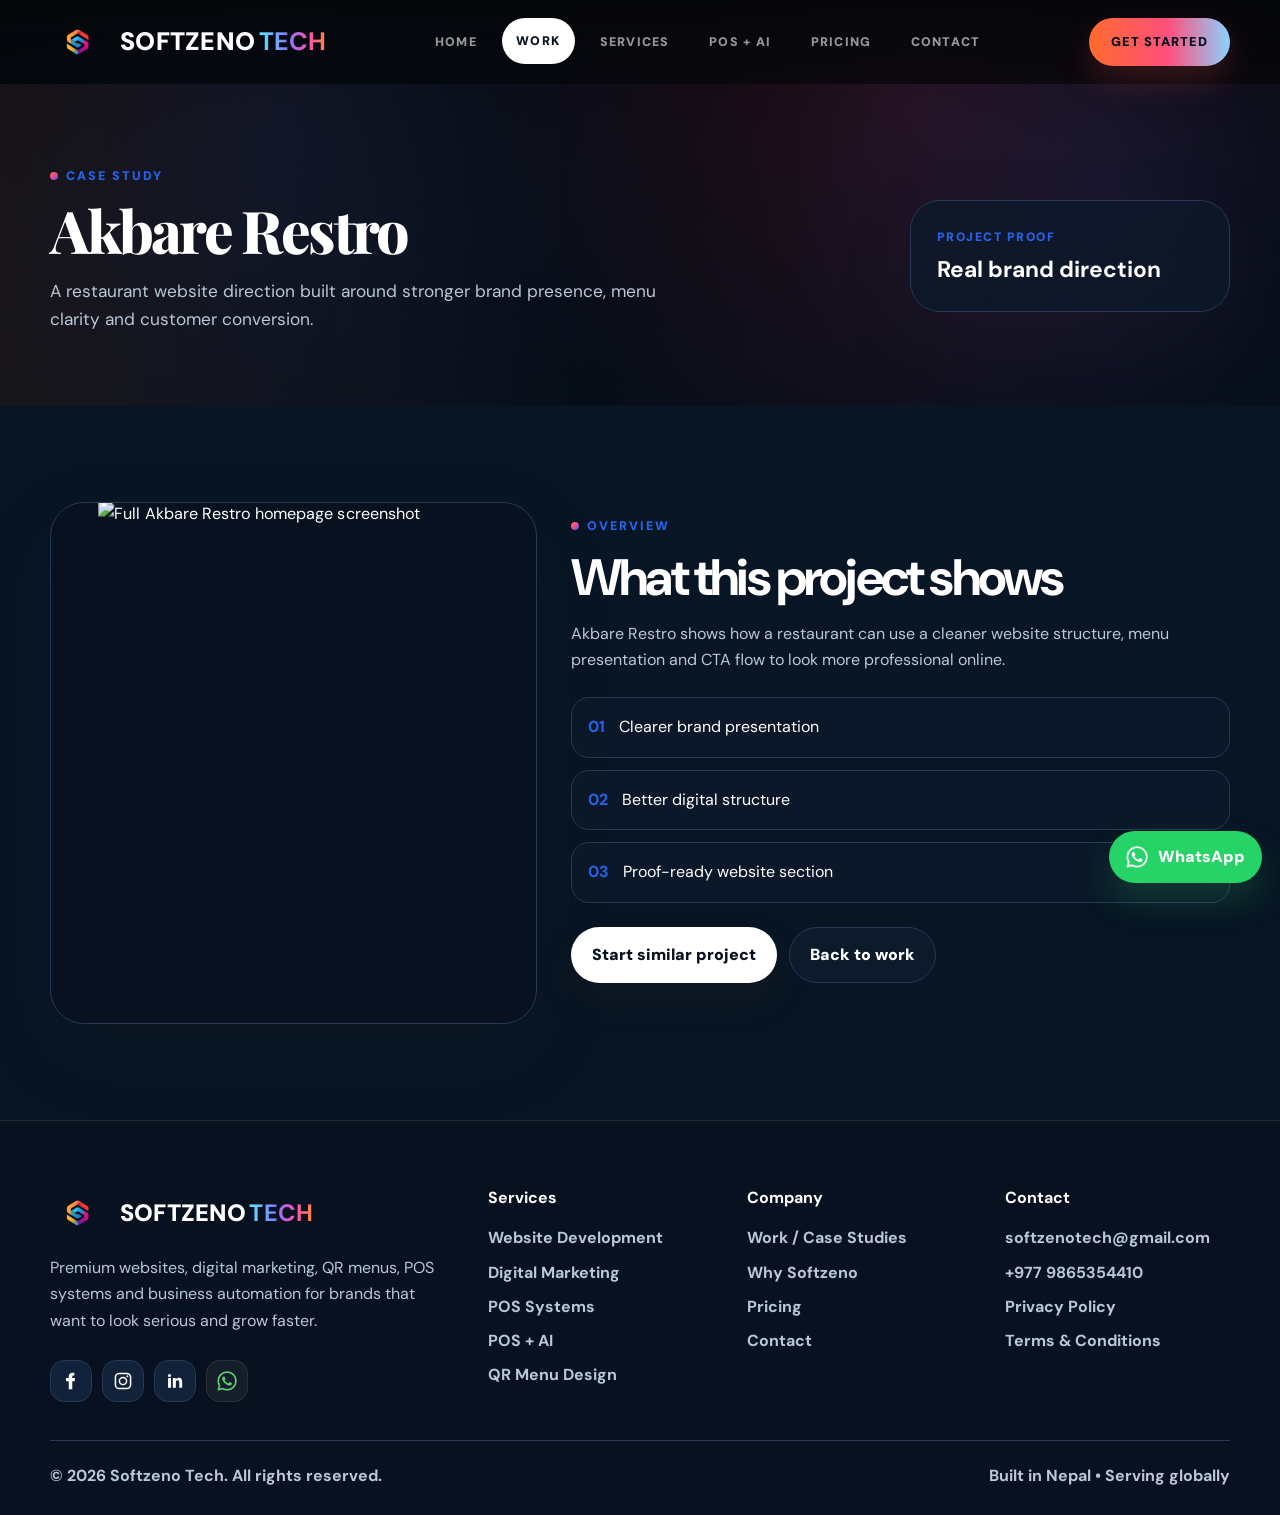
==== commit d57d30fb: "Add files via upload" ====
--- a/case-akbare-restro.html
+++ b/case-akbare-restro.html
@@ -1,5 +1,16 @@
 <!DOCTYPE html>
-<html lang="en">
+<!--
+  FILE NOTES: case-akbare-restro.html
+  Project: Softzeno Tech website
+  Purpose: Static HTML page for the Softzeno Tech company website.
+  Structure:
+  - <head> contains SEO/meta, fonts and stylesheet links.
+  - <header> contains brand, navigation, theme toggle and mobile menu.
+  - <main> contains page-specific content sections.
+  - <footer> contains brand summary, links and contact details.
+  - script.js handles theme toggle, mobile menu, reveal animations, form behavior and small interactions.
+-->
+<html lang="en" data-theme="dark">
 <head>
   <meta charset="UTF-8" />
   <meta name="viewport" content="width=device-width, initial-scale=1.0" />
@@ -12,33 +23,29 @@
   <link href="https://fonts.googleapis.com/css2?family=DM+Sans:wght@400;500;600;700;800;900&family=Playfair+Display:wght@600;700;800&display=swap" rel="stylesheet" />
   <link rel="stylesheet" href="styles.css" />
 </head>
-<body>
+<body class="dark-theme">
 
   <a class="skip-link" href="#main">Skip to content</a>
   <header class="site-header">
     <div class="container nav-shell">
       <a class="brand" href="index.html" aria-label="Softzeno Tech home">
         <span class="brand-mark"><img src="assets/images/brand-icon.png" alt="Softzeno Tech logo" /></span>
-        <span class="brand-word"><span>Softzeno</span> <strong>Tech</strong></span>
+        <span class="brand-word"><span class="brand-soft">Softzeno</span> <strong>Tech</strong></span>
       </a>
 
       <nav class="nav-links" aria-label="Primary navigation">
+        <a href="index.html" class="">Home</a>
+        <a href="work.html" class="active">Work</a>
         <a href="services.html" class="">Services</a>
-<a href="work.html" class="active">Work</a>
-<a href="why-us.html" class="">Why Us</a>
-<a href="pricing.html" class="">Pricing</a>
-<a href="contact.html" class="">Contact</a>
-        <a class="mobile-nav-cta" href="contact.html">Start a Project</a>
+        <a href="pos-ai.html" class="">POS + AI</a>
+        <a href="pricing.html" class="">Pricing</a>
+        <a href="contact.html" class="">Contact</a>
+        <a class="mobile-nav-cta" href="contact.html">Get Started</a>
       </nav>
 
+      
       <div class="nav-actions">
-        <button class="theme-toggle" type="button" aria-label="Switch theme" title="Toggle dark/light theme">
-          <span class="theme-icon">☾</span>
-        </button>
-        <a class="nav-whatsapp whatsapp-link" href="https://wa.me/9779865354410?text=Hi%20Softzeno%20Tech%2C%20I%20want%20to%20start%20a%20project." aria-label="Chat with Softzeno Tech on WhatsApp">
-          <img class="wa-icon" src="assets/icons/white.png" alt="" />
-          <span>WhatsApp</span>
-        </a>
+        <a class="nav-cta" href="contact.html">Get Started</a>
         <button class="menu-toggle" type="button" aria-label="Open navigation" aria-expanded="false">
           <span></span><span></span><span></span>
         </button>
@@ -63,7 +70,9 @@
 </section>
 <section class="section">
   <div class="container case-grid">
-    <div class="case-media reveal"><img src="assets/images/projects/akbare-restro.png" alt="Akbare Restro logo" /></div>
+    <div class="case-media case-screenshot reveal">
+        <img src="assets/images/projects/akbare-home-screenshot.webp" alt="Full Akbare Restro homepage screenshot" loading="lazy" />
+      </div>
     <div class="case-content reveal">
       <span class="kicker">Overview</span>
       <h2>What this project shows</h2>
@@ -85,7 +94,7 @@
       <div class="footer-brand-block">
         <a class="brand" href="index.html">
           <span class="brand-mark"><img src="assets/images/brand-icon.png" alt="Softzeno Tech logo" /></span>
-          <span class="brand-word"><span>Softzeno</span> <strong>Tech</strong></span>
+          <span class="brand-word"><span class="brand-soft">Softzeno</span> <strong>Tech</strong></span>
         </a>
         <p>Premium websites, digital marketing, QR menus, POS systems and business automation for brands that want to look serious and grow faster.</p>
         <div class="socials" aria-label="Social links">
@@ -109,6 +118,7 @@
         <a href="services.html#web">Website Development</a>
         <a href="services.html#marketing">Digital Marketing</a>
         <a href="services.html#pos">POS Systems</a>
+        <a href="pos-ai.html">POS + AI</a>
         <a href="services.html#qr">QR Menu Design</a>
       </div>
 
--- a/styles.css
+++ b/styles.css
@@ -1,3 +1,25 @@
+/*
+  CSS FILE GUIDE — Softzeno Tech Website
+  ------------------------------------------------------------
+  This stylesheet controls the full visual system.
+
+  Main sections:
+  1. Design tokens / variables: colors, spacing, shadows, radius.
+  2. Base reset: global box sizing, body, links, typography.
+  3. Header/navigation: logo, nav links, theme toggle, mobile menu.
+  4. Homepage hero: bold creative landing area.
+  5. Quick services + POS system section.
+  6. Service cards, proof/case-study cards and pricing cards.
+  7. Contact form and footer.
+  8. Dark mode overrides.
+  9. Responsive breakpoints for tablet and mobile.
+  10. Final polish patches from client review.
+
+  Editing tip:
+  - Keep new section styles grouped with clear comments.
+  - Use variables where possible so dark/light mode stays consistent.
+*/
+
 
 :root{
   --bg:#f6f2ee;
@@ -2230,88 +2252,3775 @@
 }
 
 
-/* --- final brand hover + akbare background + readable hero font --- */
-
-/* Make the main header typography cleaner and easier to read */
-.hero-left h1,
-.page-hero h1 {
-  font-family: "DM Sans", system-ui, -apple-system, BlinkMacSystemFont, "Segoe UI", sans-serif !important;
+/* --- bold creative agency landing implementation --- */
+
+/* Header for the new bold landing direction */
+.site-header {
+  background: rgba(246, 242, 238, .94) !important;
+  border-bottom: 1px solid rgba(27, 23, 21, .10) !important;
+}
+
+body.dark-theme .site-header {
+  background: rgba(10, 11, 13, .96) !important;
+  border-bottom-color: rgba(255,255,255,.10) !important;
+}
+
+.nav-shell {
+  min-height: 82px;
+}
+
+.brand-mark {
+  background: linear-gradient(135deg, #ff6a2a, #ff375f) !important;
+  border-radius: 10px !important;
+  width: 38px !important;
+  height: 38px !important;
+  flex-basis: 38px !important;
+  padding: 7px !important;
+  box-shadow: none !important;
+}
+
+.brand-mark img {
+  width: 24px !important;
+  height: 24px !important;
+  object-fit: contain;
+}
+
+.brand-word {
+  font-family: "Oswald", "DM Sans", sans-serif;
+  text-transform: uppercase;
+  letter-spacing: .08em;
+  font-size: 1.24rem;
+  color: #111 !important;
+}
+
+.brand-word strong {
+  color: inherit !important;
+}
+
+body.dark-theme .brand-word {
+  color: #fff !important;
+}
+
+.nav-links a {
+  text-transform: uppercase;
+  letter-spacing: .12em;
+  font-size: .78rem;
+  font-weight: 800;
+  background: transparent !important;
+  color: rgba(27, 23, 21, .62) !important;
+}
+
+.nav-links a:hover,
+.nav-links a.active {
+  background: transparent !important;
+  color: #111 !important;
+}
+
+body.dark-theme .nav-links a {
+  color: rgba(255,255,255,.62) !important;
+}
+
+body.dark-theme .nav-links a:hover,
+body.dark-theme .nav-links a.active {
+  color: #fff !important;
+}
+
+.nav-whatsapp {
+  display: none !important;
+}
+
+.theme-toggle {
+  border-radius: 999px !important;
+}
+
+.menu-toggle {
+  border-radius: 14px !important;
+}
+
+/* Bold hero */
+.hero-bold {
+  position: relative;
+  min-height: calc(100vh - 82px);
+  display: grid;
+  align-items: center;
+  overflow: hidden;
+  background:
+    radial-gradient(circle at 50% 44%, rgba(255, 90, 46, .08), transparent 280px),
+    linear-gradient(180deg, #111214 0%, #07080a 100%);
+  color: #fff;
+  padding: 106px 0 98px;
+}
+
+.bold-noise {
+  position: absolute;
+  inset: 0;
+  opacity: .08;
+  background-image:
+    linear-gradient(rgba(255,255,255,.08) 1px, transparent 1px),
+    linear-gradient(90deg, rgba(255,255,255,.08) 1px, transparent 1px);
+  background-size: 48px 48px;
+  mask-image: radial-gradient(circle at center, #000, transparent 74%);
+  pointer-events: none;
+}
+
+.bold-ghost {
+  position: absolute;
+  font-family: "Oswald", "DM Sans", sans-serif;
+  font-size: clamp(7rem, 22vw, 24rem);
+  font-weight: 700;
+  line-height: .8;
+  color: rgba(255,255,255,.025);
+  letter-spacing: -.04em;
+  pointer-events: none;
+  user-select: none;
+}
+
+.ghost-left {
+  left: 8%;
+  top: 24%;
+}
+
+.ghost-right {
+  right: 8%;
+  bottom: 18%;
+}
+
+.bold-hero-inner {
+  position: relative;
+  z-index: 2;
+  text-align: center;
+}
+
+.bold-hero-copy {
+  max-width: 980px;
+  margin-inline: auto;
+}
+
+.bold-eyebrow {
+  color: #ff6a2a;
+  text-transform: uppercase;
+  letter-spacing: .42em;
+  font-size: .78rem;
+  font-weight: 900;
+  margin-bottom: 28px;
+  position: relative;
+}
+
+.bold-eyebrow::after {
+  content: "";
+  display: block;
+  width: 38px;
+  height: 2px;
+  margin: 14px auto 0;
+  background: linear-gradient(90deg, #ff6a2a, #ff3f72);
+}
+
+.bold-title {
+  margin: 0;
+  display: grid;
+  justify-items: center;
+  gap: .02em;
+  font-family: "Oswald", "DM Sans", sans-serif !important;
+  line-height: .86 !important;
+  letter-spacing: -.045em !important;
+  color: #fff;
+}
+
+.bold-title span {
+  display: block;
+  font-size: clamp(5.2rem, 10vw, 11rem);
+  font-weight: 700;
+  text-transform: uppercase;
+  color: #f8f1e8;
+  text-shadow: 0 1px 0 rgba(255,255,255,.16);
+}
+
+.bold-title em {
+  display: block;
+  font-family: "Playfair Display", Georgia, serif;
+  font-size: clamp(5.2rem, 10.5vw, 11.5rem);
+  line-height: .74;
+  font-weight: 800;
+  font-style: italic;
+  letter-spacing: -.08em;
+  background: linear-gradient(110deg, #ff6a2a 8%, #ff462f 48%, #ff3f82 92%);
+  -webkit-background-clip: text;
+  background-clip: text;
+  color: transparent;
+  margin: -.02em 0 .03em;
+}
+
+.accent-dot {
+  display: inline !important;
+  color: #ff4b3a !important;
+  font-size: inherit !important;
+}
+
+.bold-subtitle {
+  color: rgba(255,255,255,.72);
+  max-width: 560px;
+  margin: 28px auto 0;
+  font-size: 1.1rem;
+  line-height: 1.75;
+}
+
+.bold-actions {
+  margin-top: 34px;
+  display: flex;
+  justify-content: center;
+  gap: 16px;
+  flex-wrap: wrap;
+}
+
+.btn-bold {
+  min-height: 58px;
+  min-width: 210px;
+  border-radius: 999px;
+  display: inline-flex;
+  align-items: center;
+  justify-content: center;
+  gap: 12px;
+  text-transform: uppercase;
+  letter-spacing: .04em;
+  font-size: .9rem;
+  font-weight: 900;
+  transition: transform .25s var(--ease), box-shadow .25s var(--ease), border-color .25s var(--ease), background .25s var(--ease);
+}
+
+.btn-bold:hover {
+  transform: translateY(-3px);
+}
+
+.btn-bold.primary {
+  background: linear-gradient(135deg, #ff6a2a, #ff3f82);
+  color: #fff;
+  box-shadow: 0 22px 42px rgba(255, 78, 66, .25);
+}
+
+.btn-bold.outline {
+  color: #fff;
+  border: 1px solid rgba(255,255,255,.24);
+  background: rgba(255,255,255,.025);
+}
+
+.btn-bold.outline:hover {
+  border-color: rgba(255,255,255,.42);
+  background: rgba(255,255,255,.07);
+}
+
+.btn-bold img {
+  width: 20px;
+  height: 20px;
+  object-fit: contain;
+}
+
+/* Next-section preview */
+.quick-services {
+  background: #f8f3ec;
+  color: #111;
+  padding: 46px 0;
+  border-bottom: 1px solid rgba(27,23,21,.08);
+}
+
+.quick-services-grid {
+  display: grid;
+  grid-template-columns: 1.15fr 1fr 1fr 1.05fr;
+  gap: 28px;
+  align-items: center;
+}
+
+.quick-services-head span {
+  display: block;
+  color: #ff5a2e;
+  text-transform: uppercase;
+  letter-spacing: .18em;
+  font-size: .74rem;
+  font-weight: 900;
+  margin-bottom: 10px;
+}
+
+.quick-services-head h2 {
+  font-family: "DM Sans", system-ui, sans-serif;
+  color: #111;
+  font-size: clamp(1.55rem, 2.2vw, 2.2rem);
+  line-height: 1.05;
+  letter-spacing: -.055em;
+  margin: 0;
+}
+
+.quick-item {
+  display: flex;
+  gap: 15px;
+  align-items: center;
+  min-height: 82px;
+  padding-left: 26px;
+  border-left: 1px solid rgba(17,17,17,.12);
+}
+
+.quick-icon {
+  width: 54px;
+  height: 54px;
+  border-radius: 50%;
+  display: grid;
+  place-items: center;
+  color: #ff5a2e;
+  border: 2px solid rgba(255,90,46,.20);
+  font-weight: 900;
+  flex: 0 0 54px;
+}
+
+.quick-item h3 {
+  margin: 0 0 4px;
+  color: #111;
+  font-size: 1.05rem;
+}
+
+.quick-item p {
+  margin: 0;
+  color: #5f6470;
+  font-size: .94rem;
+}
+
+/* Light theme version */
+body:not(.dark-theme) .hero-bold {
+  background:
+    radial-gradient(circle at 50% 42%, rgba(255, 90, 46, .13), transparent 300px),
+    linear-gradient(180deg, #f8f3ec 0%, #fffaf3 100%);
+  color: #111;
+}
+
+body:not(.dark-theme) .bold-ghost {
+  color: rgba(17,17,17,.035);
+}
+
+body:not(.dark-theme) .bold-title span {
+  color: #111;
+  text-shadow: none;
+}
+
+body:not(.dark-theme) .bold-subtitle {
+  color: rgba(17,17,17,.68);
+}
+
+body:not(.dark-theme) .btn-bold.outline {
+  color: #111;
+  border-color: rgba(17,17,17,.22);
+  background: transparent;
+}
+
+body:not(.dark-theme) .btn-bold.outline:hover {
+  background: rgba(17,17,17,.045);
+}
+
+body.dark-theme .quick-services {
+  background: #0d1117;
+  border-color: rgba(255,255,255,.08);
+}
+
+body.dark-theme .quick-services-head h2,
+body.dark-theme .quick-item h3 {
+  color: #fff;
+}
+
+body.dark-theme .quick-item {
+  border-left-color: rgba(255,255,255,.12);
+}
+
+body.dark-theme .quick-item p {
+  color: #bac7d7;
+}
+
+/* Responsive */
+@media(max-width: 980px) {
+  .quick-services-grid {
+    grid-template-columns: 1fr 1fr;
+  }
+
+  .quick-services-head {
+    grid-column: 1 / -1;
+  }
+}
+
+@media(max-width: 820px) {
+  .site-header {
+    background: rgba(246,242,238,.97) !important;
+    backdrop-filter: blur(14px) !important;
+  }
+
+  body.dark-theme .site-header {
+    background: rgba(10,11,13,.97) !important;
+  }
+
+  .nav-shell {
+    min-height: 72px !important;
+  }
+
+  .nav-whatsapp {
+    display: none !important;
+  }
+
+  .theme-toggle,
+  .menu-toggle {
+    width: 42px !important;
+    height: 42px !important;
+    border-radius: 13px !important;
+  }
+
+  .hero-bold {
+    min-height: auto;
+    padding: 74px 0 66px;
+  }
+
+  .bold-eyebrow {
+    font-size: .66rem;
+    letter-spacing: .28em;
+    margin-bottom: 22px;
+  }
+
+  .bold-title span {
+    font-size: clamp(3.2rem, 16vw, 6.2rem);
+  }
+
+  .bold-title em {
+    font-size: clamp(3.4rem, 18vw, 6.4rem);
+  }
+
+  .bold-subtitle {
+    font-size: 1rem;
+    max-width: 420px;
+    margin-top: 24px;
+  }
+
+  .bold-actions {
+    display: grid;
+    grid-template-columns: 1fr;
+    gap: 12px;
+    max-width: 440px;
+    margin-inline: auto;
+    margin-top: 28px;
+  }
+
+  .btn-bold {
+    width: 100%;
+    min-height: 56px;
+  }
+
+  .quick-services {
+    padding: 38px 0;
+  }
+
+  .quick-services-grid {
+    grid-template-columns: 1fr;
+    gap: 16px;
+  }
+
+  .quick-item {
+    border-left: 0;
+    border-top: 1px solid rgba(17,17,17,.10);
+    padding: 18px 0 0;
+  }
+
+  body.dark-theme .quick-item {
+    border-top-color: rgba(255,255,255,.10);
+  }
+}
+
+@media(max-width: 520px) {
+  .brand-word {
+    font-size: .95rem !important;
+    letter-spacing: .06em;
+  }
+
+  .brand-mark {
+    width: 34px !important;
+    height: 34px !important;
+    flex-basis: 34px !important;
+    padding: 6px !important;
+  }
+
+  .brand-mark img {
+    width: 22px !important;
+    height: 22px !important;
+  }
+
+  .hero-bold {
+    padding: 60px 0 54px;
+  }
+
+  .bold-title {
+    gap: .05em;
+  }
+
+  .bold-title span {
+    font-size: clamp(2.85rem, 15vw, 4.3rem);
+  }
+
+  .bold-title em {
+    font-size: clamp(3rem, 17vw, 4.8rem);
+  }
+
+  .bold-subtitle {
+    font-size: .96rem;
+  }
+}
+
+
+/* --- final nav pricing + plain logo + brand color text patch --- */
+
+/* Header/footer: logo only, no colored background box */
+.brand-mark,
+.footer .brand-mark {
+  background: transparent !important;
+  border: 0 !important;
+  box-shadow: none !important;
+  padding: 0 !important;
+  border-radius: 0 !important;
+  width: 44px !important;
+  height: 44px !important;
+  flex: 0 0 44px !important;
+}
+
+.brand-mark img,
+.footer .brand-mark img {
+  width: 36px !important;
+  height: 36px !important;
+  object-fit: contain !important;
+}
+
+/* Brand text using Softzeno logo-inspired colors */
+.brand-word {
+  font-family: "Oswald", "DM Sans", sans-serif !important;
+  text-transform: uppercase;
+  letter-spacing: .08em;
+  color: #111 !important;
+  display: inline-flex;
+  align-items: baseline;
+  gap: .38em;
+}
+
+.brand-word .brand-soft {
+  color: #111 !important;
+}
+
+.brand-word strong {
+  color: #2563eb !important;
+  background: linear-gradient(90deg, #2563eb 0%, #7c3aed 38%, #ec4899 68%, #ff6a2a 100%);
+  -webkit-background-clip: text;
+  background-clip: text;
+  color: transparent !important;
+}
+
+body.dark-theme .brand-word .brand-soft {
+  color: #ffffff !important;
+}
+
+body.dark-theme .brand-word strong {
+  background: linear-gradient(90deg, #5ee7ff 0%, #7c7cff 42%, #ff4fb3 72%, #ff8a3d 100%);
+  -webkit-background-clip: text;
+  background-clip: text;
+  color: transparent !important;
+}
+
+/* Add Pricing/Home and make current page obvious */
+.nav-links a {
+  position: relative;
+  color: rgba(27,23,21,.58) !important;
+}
+
+.nav-links a:hover {
+  color: #111 !important;
+}
+
+.nav-links a.active {
+  color: #111 !important;
   font-weight: 900 !important;
-  letter-spacing: -0.07em !important;
-  line-height: 0.92 !important;
-}
-
-.hero-left h1 {
-  font-size: clamp(3.8rem, 9vw, 8rem) !important;
-}
-
-.page-hero h1 {
-  letter-spacing: -0.06em !important;
-  line-height: 0.95 !important;
-}
-
-/* Footer social hover colors */
-.socials a {
-  transition: transform .22s var(--ease), background .22s var(--ease), border-color .22s var(--ease), box-shadow .22s var(--ease), color .22s var(--ease), filter .22s var(--ease);
-}
-
-.socials a:hover {
+}
+
+.nav-links a.active::after {
+  content: "";
+  position: absolute;
+  left: 50%;
+  bottom: -11px;
+  width: 28px;
+  height: 3px;
+  transform: translateX(-50%);
+  border-radius: 999px;
+  background: linear-gradient(90deg, #ff6a2a, #ff3f82);
+}
+
+body.dark-theme .nav-links a {
+  color: rgba(255,255,255,.58) !important;
+}
+
+body.dark-theme .nav-links a:hover,
+body.dark-theme .nav-links a.active {
+  color: #ffffff !important;
+}
+
+body.dark-theme .nav-links a.active::after {
+  background: linear-gradient(90deg, #ff6a2a, #ff3f82);
+}
+
+@media (max-width: 820px) {
+  .brand-mark {
+    width: 38px !important;
+    height: 38px !important;
+    flex-basis: 38px !important;
+  }
+
+  .brand-mark img {
+    width: 32px !important;
+    height: 32px !important;
+  }
+
+  .nav-links a.active::after {
+    display: none;
+  }
+}
+
+@media (max-width: 520px) {
+  .brand-mark {
+    width: 34px !important;
+    height: 34px !important;
+    flex-basis: 34px !important;
+  }
+
+  .brand-mark img {
+    width: 30px !important;
+    height: 30px !important;
+  }
+}
+
+
+/* --- final polish: cleaner ghost, active nav pill, premium pricing buttons --- */
+
+/* 1) Reduce the noisy background text on the landing hero */
+.bold-ghost {
+  opacity: .45 !important;
+  filter: blur(.2px);
+}
+
+body.dark-theme .bold-ghost {
+  color: rgba(255,255,255,.014) !important;
+  opacity: .52 !important;
+}
+
+body:not(.dark-theme) .bold-ghost {
+  color: rgba(17,17,17,.018) !important;
+  opacity: .42 !important;
+}
+
+.bold-noise {
+  opacity: .035 !important;
+}
+
+/* 2) Keep a premium selected button background in navbar */
+.nav-links a {
+  border-radius: 999px !important;
+  padding: .62rem 1rem !important;
+  transition: background .22s var(--ease), color .22s var(--ease), box-shadow .22s var(--ease), transform .22s var(--ease);
+}
+
+.nav-links a:hover {
+  transform: translateY(-1px);
+}
+
+.nav-links a.active {
+  background: #111111 !important;
+  color: #ffffff !important;
+  box-shadow: 0 14px 28px rgba(17,17,17,.12);
+}
+
+.nav-links a.active::after {
+  display: none !important;
+}
+
+body.dark-theme .nav-links a.active {
+  background: #ffffff !important;
+  color: #07111f !important;
+  box-shadow: 0 14px 28px rgba(255,255,255,.08);
+}
+
+body.dark-theme .nav-links a:hover:not(.active) {
+  background: rgba(255,255,255,.08) !important;
+  color: #ffffff !important;
+}
+
+body:not(.dark-theme) .nav-links a:hover:not(.active) {
+  background: rgba(17,17,17,.06) !important;
+  color: #111111 !important;
+}
+
+/* 3) Premium pricing buttons + clear hover in light/dark mode */
+.price-card .btn,
+.price-card a.btn,
+.price-card button.btn {
+  position: relative;
+  isolation: isolate;
+  overflow: hidden;
+  min-height: 54px;
+  border-radius: 999px !important;
+  border: 1px solid rgba(27,23,21,.14) !important;
+  background: rgba(255,255,255,.72) !important;
+  color: #111111 !important;
+  font-weight: 900;
+  box-shadow: 0 12px 28px rgba(17,17,17,.05);
+}
+
+.price-card .btn::before,
+.price-card a.btn::before,
+.price-card button.btn::before {
+  content: "";
+  position: absolute;
+  inset: 0;
+  z-index: -1;
+  opacity: 0;
+  background: linear-gradient(135deg, #ff6a2a, #ff3f82);
+  transition: opacity .25s var(--ease);
+}
+
+.price-card .btn:hover,
+.price-card a.btn:hover,
+.price-card button.btn:hover {
+  color: #ffffff !important;
+  border-color: transparent !important;
   transform: translateY(-3px);
-}
-
-.socials a[aria-label="Facebook"]:hover {
-  background: #1877F2 !important;
-  border-color: #1877F2 !important;
+  box-shadow: 0 18px 38px rgba(255,79,103,.20);
+}
+
+.price-card .btn:hover::before,
+.price-card a.btn:hover::before,
+.price-card button.btn:hover::before {
+  opacity: 1;
+}
+
+.price-card.featured .btn,
+.price-card.featured a.btn,
+.price-card.featured button.btn {
+  background: linear-gradient(135deg, #3d2b22, #241914) !important;
   color: #ffffff !important;
-  box-shadow: 0 14px 28px rgba(24, 119, 242, 0.28);
-}
-
-.socials a[aria-label="Instagram"]:hover {
-  background: linear-gradient(135deg, #F58529 0%, #FEDA77 22%, #DD2A7B 55%, #8134AF 78%, #515BD4 100%) !important;
   border-color: transparent !important;
+}
+
+.price-card.featured .btn:hover,
+.price-card.featured a.btn:hover,
+.price-card.featured button.btn:hover {
+  background: linear-gradient(135deg, #ff6a2a, #ff3f82) !important;
   color: #ffffff !important;
-  box-shadow: 0 14px 28px rgba(221, 42, 123, 0.22);
-}
-
-.socials a[aria-label="LinkedIn"]:hover {
-  background: #0A66C2 !important;
-  border-color: #0A66C2 !important;
+}
+
+body.dark-theme .price-card .btn,
+body.dark-theme .price-card a.btn,
+body.dark-theme .price-card button.btn {
+  background: rgba(255,255,255,.06) !important;
   color: #ffffff !important;
-  box-shadow: 0 14px 28px rgba(10, 102, 194, 0.24);
-}
-
-.socials a.whatsapp-social:hover,
-.socials a[aria-label="WhatsApp"]:hover {
-  background: #25D366 !important;
-  border-color: #25D366 !important;
-  box-shadow: 0 14px 28px rgba(37, 211, 102, 0.28);
-}
-
-.socials a.whatsapp-social:hover .footer-whatsapp-icon {
-  filter: brightness(0) invert(1);
-}
-
-/* Akbare branding background */
-.hero-tab-card[data-showcase="websites"] .hero-dynamic-logo {
-  background: linear-gradient(145deg, #6e0f13, #991417 72%, #b4191d 100%) !important;
-  box-shadow: 0 18px 34px rgba(109, 15, 19, 0.22) !important;
-}
-
-.proof-media.akbare-media {
-  background: linear-gradient(145deg, #6e0f13, #971417 72%, #b4191d 100%) !important;
-}
-
-.proof-media.akbare-media img,
-.hero-tab-card[data-showcase="websites"] .hero-dynamic-logo img {
+  border-color: rgba(255,255,255,.14) !important;
+  box-shadow: none;
+}
+
+body.dark-theme .price-card .btn:hover,
+body.dark-theme .price-card a.btn:hover,
+body.dark-theme .price-card button.btn:hover {
+  color: #ffffff !important;
+  border-color: transparent !important;
+  box-shadow: 0 18px 38px rgba(255,79,103,.20);
+}
+
+body.dark-theme .price-card.featured .btn,
+body.dark-theme .price-card.featured a.btn,
+body.dark-theme .price-card.featured button.btn {
+  background: #ffffff !important;
+  color: #07111f !important;
+}
+
+body.dark-theme .price-card.featured .btn:hover,
+body.dark-theme .price-card.featured a.btn:hover,
+body.dark-theme .price-card.featured button.btn:hover {
+  color: #ffffff !important;
+}
+
+/* 4) Make dark mode proof/work sections properly dark, not grey */
+body.dark-theme .proof-section,
+body.dark-theme section.proof-section {
+  background:
+    radial-gradient(circle at 80% 0%, rgba(37,99,235,.12), transparent 360px),
+    linear-gradient(180deg, #07111f 0%, #0a1626 100%) !important;
+}
+
+body.dark-theme .proof-card {
+  background: #101d31 !important;
+  border-color: rgba(255,255,255,.08) !important;
+}
+
+body.dark-theme .proof-content {
+  background: #101d31 !important;
+}
+
+body.dark-theme .proof-content h3 {
+  color: #ffffff !important;
+}
+
+body.dark-theme .proof-content p {
+  color: #c2d0e3 !important;
+}
+
+body.dark-theme .proof-content a {
+  color: #ffffff !important;
+}
+
+/* 5) Safer nav layout after adding Home + Pricing */
+@media (min-width: 821px) {
+  .nav-links {
+    gap: 10px !important;
+  }
+
+  .nav-links a {
+    font-size: .72rem !important;
+    letter-spacing: .10em !important;
+  }
+}
+
+@media (max-width: 820px) {
+  .nav-links a.active {
+    background: #111111 !important;
+    color: #ffffff !important;
+  }
+
+  body.dark-theme .nav-links a.active {
+    background: #ffffff !important;
+    color: #07111f !important;
+  }
+}
+
+
+/* --- client fixes: work buttons, contact buttons, gold thakali, transitions --- */
+
+/* Smooth page transitions */
+html.page-ready body {
+  opacity: 1;
+  transform: none;
+  transition: opacity .22s ease, transform .22s ease;
+}
+
+body.page-leaving {
+  opacity: 0;
+  transform: translateY(6px);
+}
+
+/* Remove any duplicated brand spacing side effects */
+.brand {
+  align-items: center;
+}
+
+.brand-word {
+  white-space: nowrap;
+}
+
+/* Traditional Nepali gold style for Thakali cards in home + work */
+.proof-media.thakali {
+  background:
+    radial-gradient(circle at 18% 12%, rgba(255,255,255,.30), transparent 120px),
+    linear-gradient(145deg, #7a1111 0%, #a51f1f 42%, #d7a13d 100%) !important;
+  color: #fff8df !important;
+  text-shadow: 0 2px 14px rgba(70, 20, 0, .24);
+  border-bottom: 1px solid rgba(215,161,61,.30);
+}
+
+body.dark-theme .proof-media.thakali {
+  background:
+    radial-gradient(circle at 18% 12%, rgba(255,255,255,.16), transparent 120px),
+    linear-gradient(145deg, #5c0b0b 0%, #921818 44%, #c08a2a 100%) !important;
+}
+
+/* Premium hover buttons for proof/work cards */
+.proof-content a {
+  display: inline-flex;
+  align-items: center;
+  justify-content: center;
+  gap: 8px;
+  min-height: 42px;
+  padding: .62rem 1rem;
+  border-radius: 999px;
+  border: 1px solid rgba(27,23,21,.16);
+  color: #111 !important;
+  text-decoration: none !important;
+  font-weight: 900;
+  transition: transform .22s var(--ease), box-shadow .22s var(--ease), color .22s var(--ease), border-color .22s var(--ease), background .22s var(--ease);
+}
+
+.proof-content a::after {
+  content: "→";
+  font-weight: 900;
+  opacity: .75;
+  transition: transform .22s var(--ease);
+}
+
+.proof-content a:hover {
+  transform: translateY(-2px);
+  color: #fff !important;
+  border-color: transparent;
+  background: linear-gradient(135deg, #ff6a2a, #ff3f82);
+  box-shadow: 0 16px 28px rgba(255, 79, 103, .20);
+}
+
+.proof-content a:hover::after {
+  transform: translateX(3px);
+}
+
+body.dark-theme .proof-content a {
+  color: #fff !important;
+  border-color: rgba(255,255,255,.14);
+  background: rgba(255,255,255,.04);
+}
+
+body.dark-theme .proof-content a:hover {
+  color: #fff !important;
+  border-color: transparent;
+  background: linear-gradient(135deg, #ff6a2a, #ff3f82);
+}
+
+.proof-actions {
+  display: flex;
+  flex-wrap: wrap;
+  gap: 10px;
+  margin-top: 18px;
+}
+
+.proof-actions a {
+  margin: 0;
+}
+
+/* Contact methods as real premium buttons */
+.contact-methods a {
+  position: relative;
+  overflow: hidden;
+  transition: transform .22s var(--ease), box-shadow .22s var(--ease), background .22s var(--ease), border-color .22s var(--ease);
+}
+
+.contact-methods a::after {
+  content: "→";
+  margin-left: auto;
+  opacity: .55;
+  transition: transform .22s var(--ease), opacity .22s var(--ease);
+}
+
+.contact-methods a:hover {
+  transform: translateY(-3px);
+  background: rgba(255,255,255,.09) !important;
+  border-color: rgba(255,255,255,.22) !important;
+  box-shadow: 0 18px 38px rgba(0,0,0,.14);
+}
+
+.contact-methods a:hover::after {
+  transform: translateX(4px);
+  opacity: 1;
+}
+
+.contact-methods a[href^="mailto:"]:hover {
+  background: linear-gradient(135deg, rgba(37,99,235,.20), rgba(37,99,235,.08)) !important;
+}
+
+.contact-methods a[href^="tel:"]:hover {
+  background: linear-gradient(135deg, rgba(14,165,233,.20), rgba(14,165,233,.08)) !important;
+}
+
+.contact-methods a[href*="wa.me"]:hover {
+  background: linear-gradient(135deg, rgba(37,211,102,.25), rgba(37,211,102,.09)) !important;
+}
+
+/* Premium form submit button */
+.contact-form button[type="submit"],
+.contact-form .btn-dark {
+  position: relative;
+  overflow: hidden;
+  border: 0 !important;
+  background: linear-gradient(135deg, #3d2b22, #241914) !important;
+  color: #ffffff !important;
+  box-shadow: 0 18px 34px rgba(61,43,34,.16);
+  transition: transform .22s var(--ease), box-shadow .22s var(--ease), background .22s var(--ease);
+}
+
+.contact-form button[type="submit"]::before,
+.contact-form .btn-dark::before {
+  content: "";
+  position: absolute;
+  inset: 0;
+  background: linear-gradient(135deg, #ff6a2a, #ff3f82);
+  opacity: 0;
+  transition: opacity .22s var(--ease);
+}
+
+.contact-form button[type="submit"]:hover,
+.contact-form .btn-dark:hover {
+  transform: translateY(-3px);
+  box-shadow: 0 22px 42px rgba(255, 79, 103, .22);
+}
+
+.contact-form button[type="submit"]:hover::before,
+.contact-form .btn-dark:hover::before {
+  opacity: 1;
+}
+
+.contact-form button[type="submit"] *,
+.contact-form .btn-dark * {
+  position: relative;
+  z-index: 1;
+}
+
+.contact-form button[type="submit"] {
+  isolation: isolate;
+}
+
+.contact-form button[type="submit"]::after {
+  content: " →";
+  position: relative;
+  z-index: 1;
+}
+
+/* Keep form text readable in light contact form */
+.contact-form .form-status a {
+  color: #2563eb;
+  font-weight: 900;
+}
+
+@media (max-width: 820px) {
+  .proof-grid {
+    gap: 18px;
+  }
+
+  .proof-content a {
+    width: max-content;
+    max-width: 100%;
+  }
+
+  .contact-methods a {
+    min-height: 58px;
+  }
+}
+
+@media (prefers-reduced-motion: reduce) {
+  html.page-ready body,
+  body.page-leaving {
+    transition: none !important;
+    transform: none !important;
+  }
+}
+
+
+/* --- final cleanup: visible currency, clean submit, remove proof lead gap --- */
+
+/* Remove empty space where the proof paragraph was removed */
+.split-heading {
+  grid-template-columns: 1fr !important;
+  gap: 0 !important;
+}
+
+.split-heading .section-heading {
+  max-width: 820px;
+}
+
+.split-heading .lead {
+  display: none !important;
+}
+
+/* Make currency switch look like a visible button group */
+.budget-label-row {
+  align-items: center !important;
+}
+
+.budget-currency-switch {
+  display: inline-flex !important;
+  align-items: center;
+  gap: 6px !important;
+  padding: 5px !important;
+  border-radius: 999px !important;
+  background: #f3f0ea !important;
+  border: 1px solid rgba(27, 23, 21, .16) !important;
+  box-shadow: inset 0 1px 0 rgba(255,255,255,.75);
+}
+
+.budget-currency-btn {
+  min-width: 56px !important;
+  min-height: 34px !important;
+  padding: .42rem .72rem !important;
+  border-radius: 999px !important;
+  border: 0 !important;
+  background: transparent !important;
+  color: #5f6470 !important;
+  font-size: .78rem !important;
+  font-weight: 900 !important;
+  cursor: pointer;
+}
+
+.budget-currency-btn:hover {
+  background: rgba(17,17,17,.06) !important;
+  color: #111111 !important;
+}
+
+.budget-currency-btn.active {
+  background: #111111 !important;
+  color: #ffffff !important;
+  box-shadow: 0 8px 18px rgba(17,17,17,.14);
+}
+
+body.dark-theme .budget-currency-switch {
+  background: #0f1f35 !important;
+  border-color: rgba(255,255,255,.16) !important;
+  box-shadow: none;
+}
+
+body.dark-theme .budget-currency-btn {
+  color: #b9c7da !important;
+}
+
+body.dark-theme .budget-currency-btn:hover {
+  background: rgba(255,255,255,.08) !important;
+  color: #ffffff !important;
+}
+
+body.dark-theme .budget-currency-btn.active {
+  background: #ffffff !important;
+  color: #07111f !important;
+}
+
+/* Fix Send Inquiry text and arrow merging */
+.contact-form .send-btn {
+  display: inline-flex !important;
+  align-items: center !important;
+  justify-content: center !important;
+  gap: 10px !important;
+  line-height: 1 !important;
+}
+
+.contact-form .send-btn::after {
+  content: none !important;
+}
+
+.contact-form .send-btn span {
+  position: relative;
+  z-index: 2;
+  display: inline-flex;
+  align-items: center;
+}
+
+.contact-form .send-btn .btn-arrow {
+  font-size: 1.15rem;
+  line-height: 1;
+  transition: transform .22s var(--ease);
+}
+
+.contact-form .send-btn:hover .btn-arrow {
+  transform: translateX(4px);
+}
+
+@media(max-width: 820px) {
+  .budget-label-row {
+    flex-direction: column;
+    align-items: flex-start !important;
+  }
+
+  .budget-currency-switch {
+    width: 100%;
+  }
+
+  .budget-currency-btn {
+    flex: 1;
+  }
+}
+
+
+/* --- dedicated POS system homepage section --- */
+/*
+  POS SYSTEM SECTION
+  Purpose:
+  - Adds a dedicated premium section for Softzeno POS.
+  - Shows that Softzeno Tech can build billing, inventory,
+    QR menu, reporting and automation systems.
+*/
+.pos-system-section {
+  position: relative;
+  overflow: hidden;
+  padding: clamp(72px, 9vw, 128px) 0;
+  background:
+    radial-gradient(circle at 82% 12%, rgba(37,99,235,.10), transparent 360px),
+    linear-gradient(180deg, #fffaf3 0%, #f8f3ec 100%);
+  border-top: 1px solid rgba(27,23,21,.08);
+  border-bottom: 1px solid rgba(27,23,21,.08);
+}
+
+.pos-system-grid {
+  display: grid;
+  grid-template-columns: minmax(0, 1.05fr) minmax(380px, .95fr);
+  gap: clamp(34px, 6vw, 88px);
+  align-items: center;
+}
+
+.pos-copy h2 {
+  margin: 0;
+  max-width: 780px;
+  font-family: "DM Sans", system-ui, sans-serif;
+  font-size: clamp(2.5rem, 5.2vw, 5.8rem);
+  line-height: .94;
+  letter-spacing: -.075em;
+  color: #111;
+}
+
+.pos-copy > p {
+  margin: 24px 0 0;
+  max-width: 650px;
+  color: #5f6470;
+  font-size: 1.12rem;
+  line-height: 1.8;
+}
+
+.pos-feature-list {
+  display: grid;
+  grid-template-columns: repeat(2, minmax(0, 1fr));
+  gap: 14px;
+  margin: 34px 0;
+}
+
+.pos-feature-list div {
+  padding: 18px;
+  border-radius: 22px;
+  background: rgba(255,255,255,.72);
+  border: 1px solid rgba(27,23,21,.08);
+  box-shadow: 0 14px 34px rgba(17,17,17,.04);
+}
+
+.pos-feature-list strong {
+  display: block;
+  color: #111;
+  font-size: 1rem;
+  margin-bottom: 6px;
+}
+
+.pos-feature-list span {
+  display: block;
+  color: #667085;
+  line-height: 1.55;
+  font-size: .95rem;
+}
+
+.pos-actions {
+  display: flex;
+  gap: 14px;
+  flex-wrap: wrap;
+}
+
+.pos-outline {
+  color: #111 !important;
+  border-color: rgba(17,17,17,.18) !important;
+}
+
+.pos-dashboard {
+  position: relative;
+  border-radius: 38px;
+  padding: 26px;
+  background:
+    radial-gradient(circle at top right, rgba(255,63,130,.20), transparent 260px),
+    linear-gradient(180deg, #081a31 0%, #08111f 100%);
+  color: #fff;
+  border: 1px solid rgba(255,255,255,.08);
+  box-shadow: 0 34px 90px rgba(8, 17, 31, .28);
+}
+
+.pos-dashboard::before {
+  content: "";
+  position: absolute;
+  inset: -1px;
+  border-radius: inherit;
+  background: linear-gradient(135deg, rgba(255,106,42,.5), rgba(37,99,235,.22), rgba(255,63,130,.34));
+  opacity: .32;
+  z-index: -1;
+}
+
+.pos-window-bar {
+  display: flex;
+  align-items: center;
+  gap: 8px;
+  margin-bottom: 24px;
+}
+
+.pos-window-bar span {
+  width: 10px;
+  height: 10px;
+  border-radius: 50%;
+  background: rgba(255,255,255,.34);
+}
+
+.pos-window-bar strong {
+  margin-left: auto;
+  font-size: .9rem;
+  color: rgba(255,255,255,.86);
+}
+
+.pos-stat-row {
+  display: grid;
+  grid-template-columns: repeat(2, minmax(0, 1fr));
+  gap: 14px;
+  margin-bottom: 14px;
+}
+
+.pos-stat-row article,
+.pos-flow-card,
+.pos-mini-grid span {
+  background: rgba(255,255,255,.07);
+  border: 1px solid rgba(255,255,255,.09);
+  border-radius: 22px;
+}
+
+.pos-stat-row article {
+  padding: 22px;
+}
+
+.pos-stat-row small,
+.pos-flow-card span {
+  display: block;
+  color: rgba(255,255,255,.62);
+  font-weight: 800;
+  letter-spacing: .08em;
+  text-transform: uppercase;
+  font-size: .72rem;
+  margin-bottom: 9px;
+}
+
+.pos-stat-row strong {
+  font-size: clamp(1.7rem, 2.4vw, 2.6rem);
+  line-height: 1;
+}
+
+.pos-flow-card {
+  padding: 24px;
+  margin-bottom: 14px;
+}
+
+.pos-flow-card h3 {
+  margin: 0 0 8px;
+  color: #fff;
+  font-size: clamp(1.45rem, 2vw, 2.2rem);
+  line-height: 1.05;
+}
+
+.pos-flow-card p {
+  margin: 0;
+  color: rgba(255,255,255,.74);
+  line-height: 1.65;
+}
+
+.pos-mini-grid {
+  display: grid;
+  grid-template-columns: repeat(4, minmax(0, 1fr));
+  gap: 10px;
+}
+
+.pos-mini-grid span {
+  min-height: 54px;
+  display: grid;
+  place-items: center;
+  font-weight: 900;
+  font-size: .86rem;
+  color: rgba(255,255,255,.82);
+}
+
+body.dark-theme .pos-system-section {
+  background:
+    radial-gradient(circle at 82% 12%, rgba(37,99,235,.15), transparent 360px),
+    linear-gradient(180deg, #07111f 0%, #091a2d 100%);
+  border-color: rgba(255,255,255,.08);
+}
+
+body.dark-theme .pos-copy h2,
+body.dark-theme .pos-feature-list strong {
+  color: #fff;
+}
+
+body.dark-theme .pos-copy > p,
+body.dark-theme .pos-feature-list span {
+  color: #b8c7da;
+}
+
+body.dark-theme .pos-feature-list div {
+  background: rgba(255,255,255,.05);
+  border-color: rgba(255,255,255,.08);
+}
+
+body.dark-theme .pos-outline {
+  color: #fff !important;
+  border-color: rgba(255,255,255,.18) !important;
+}
+
+@media (max-width: 980px) {
+  .pos-system-grid {
+    grid-template-columns: 1fr;
+  }
+}
+
+@media (max-width: 640px) {
+  .pos-feature-list,
+  .pos-stat-row,
+  .pos-mini-grid {
+    grid-template-columns: 1fr;
+  }
+
+  .pos-dashboard {
+    padding: 20px;
+    border-radius: 28px;
+  }
+
+  .pos-actions .btn-bold {
+    width: 100%;
+  }
+}
+
+
+/* ============================================================
+   POS + AI PAGE STYLES
+   Purpose:
+   - Styles the dedicated pos-ai.html product page.
+   - Creates a premium dark product-launch feel.
+   - Includes hero, comparison, AI modules, chat preview,
+     industries, trust, roadmap and CTA sections.
+============================================================ */
+
+.pos-ai-hero{
+  position:relative;
+  overflow:hidden;
+  padding:clamp(84px,10vw,150px) 0;
+  background:
+    radial-gradient(circle at 78% 16%, rgba(255,63,130,.18), transparent 360px),
+    radial-gradient(circle at 20% 30%, rgba(37,99,235,.20), transparent 360px),
+    linear-gradient(180deg,#07111f 0%,#091827 100%);
+  color:#fff;
+}
+.pos-ai-glow{
+  position:absolute;
+  inset:0;
+  background-image:
+    linear-gradient(rgba(255,255,255,.035) 1px, transparent 1px),
+    linear-gradient(90deg, rgba(255,255,255,.035) 1px, transparent 1px);
+  background-size:52px 52px;
+  mask-image:radial-gradient(circle at 50% 40%, #000, transparent 75%);
+  pointer-events:none;
+}
+.pos-ai-hero-grid{
+  position:relative;
+  z-index:2;
+  display:grid;
+  grid-template-columns:minmax(0,1fr) minmax(380px,.9fr);
+  gap:clamp(38px,6vw,82px);
+  align-items:center;
+}
+.ai-badge{
+  display:inline-flex;
+  padding:.55rem .86rem;
+  border:1px solid rgba(255,255,255,.14);
+  border-radius:999px;
+  color:#ffd6c6;
+  background:rgba(255,255,255,.05);
+  text-transform:uppercase;
+  letter-spacing:.12em;
+  font-size:.76rem;
+  font-weight:900;
+  margin-bottom:22px;
+}
+.pos-ai-hero h1{
+  color:#fff;
+  font-family:"DM Sans",system-ui,sans-serif;
+  font-size:clamp(3.2rem,7vw,7.2rem);
+  line-height:.9;
+  letter-spacing:-.08em;
+  margin:0;
+}
+.pos-ai-hero p{
+  color:#c7d3e4;
+  max-width:720px;
+  font-size:1.12rem;
+  line-height:1.8;
+  margin:24px 0 0;
+}
+.pos-ai-hero-actions{
+  display:flex;
+  flex-wrap:wrap;
+  gap:14px;
+  margin-top:32px;
+}
+.pos-ai-outline{
+  color:#fff!important;
+  border-color:rgba(255,255,255,.20)!important;
+}
+.pos-ai-chip-row{
+  display:flex;
+  flex-wrap:wrap;
+  gap:10px;
+  margin-top:28px;
+}
+.pos-ai-chip-row span{
+  border:1px solid rgba(255,255,255,.10);
+  border-radius:999px;
+  padding:.5rem .75rem;
+  color:#d8e5f5;
+  background:rgba(255,255,255,.045);
+  font-weight:800;
+  font-size:.9rem;
+}
+.pos-ai-dashboard{
+  border-radius:38px;
+  padding:26px;
+  background:
+    radial-gradient(circle at 100% 0%, rgba(255,63,130,.18), transparent 240px),
+    rgba(255,255,255,.06);
+  border:1px solid rgba(255,255,255,.10);
+  box-shadow:0 34px 90px rgba(0,0,0,.32);
+  backdrop-filter:blur(14px);
+}
+.pos-ai-window-bar{
+  display:flex;
+  align-items:center;
+  gap:8px;
+  margin-bottom:20px;
+}
+.pos-ai-window-bar span{
+  width:10px;
+  height:10px;
+  border-radius:50%;
+  background:rgba(255,255,255,.35);
+}
+.pos-ai-window-bar strong{
+  margin-left:auto;
+  color:#e9f3ff;
+  font-size:.9rem;
+}
+.pos-ai-main-metric{
+  border-radius:26px;
+  padding:24px;
+  background:rgba(255,255,255,.08);
+  border:1px solid rgba(255,255,255,.10);
+  margin-bottom:14px;
+}
+.pos-ai-main-metric small,
+.pos-ai-metric-grid small{
+  display:block;
+  color:#94a8c0;
+  text-transform:uppercase;
+  letter-spacing:.1em;
+  font-weight:900;
+  font-size:.72rem;
+  margin-bottom:8px;
+}
+.pos-ai-main-metric h3{
+  color:#fff;
+  font-size:clamp(1.55rem,2.4vw,2.4rem);
+  line-height:1.05;
+  margin:0 0 10px;
+}
+.pos-ai-main-metric p{
+  margin:0;
+  color:#c5d3e5;
+}
+.pos-ai-metric-grid{
+  display:grid;
+  grid-template-columns:repeat(2,minmax(0,1fr));
+  gap:14px;
+}
+.pos-ai-metric-grid article{
+  padding:18px;
+  border-radius:20px;
+  background:rgba(255,255,255,.06);
+  border:1px solid rgba(255,255,255,.08);
+}
+.pos-ai-metric-grid strong{
+  color:#fff;
+  font-size:1.25rem;
+}
+
+.ai-change-section,
+.ai-modules-section,
+.ask-business-section,
+.ai-industries-section,
+.ai-trust-section,
+.ai-roadmap-section,
+.pos-ai-final-cta{
+  padding:clamp(76px,9vw,120px) 0;
+}
+.ai-change-section,
+.ai-industries-section,
+.ai-roadmap-section{
+  background:#fffaf3;
+}
+.comparison-grid{
+  display:grid;
+  grid-template-columns:repeat(2,minmax(0,1fr));
+  gap:22px;
+}
+.comparison-card{
+  border-radius:34px;
+  padding:30px;
+  border:1px solid rgba(27,23,21,.08);
+  background:#fff;
+  box-shadow:0 18px 54px rgba(17,17,17,.06);
+}
+.comparison-card span,
+.ai-module-card b{
+  display:inline-flex;
+  color:#ff5a2e;
+  font-weight:900;
+  text-transform:uppercase;
+  letter-spacing:.1em;
+  font-size:.76rem;
+  margin-bottom:14px;
+}
+.comparison-card h3{
+  font-size:clamp(1.8rem,3vw,3rem);
+  line-height:1.04;
+}
+.comparison-card ul{
+  margin:22px 0 0;
+  padding-left:1.1rem;
+  color:#5f6470;
+}
+.comparison-card li{margin:.68rem 0}
+.new-way{
+  background:
+    radial-gradient(circle at top right, rgba(255,106,42,.16), transparent 220px),
+    #111827;
+  color:#fff;
+  border-color:rgba(255,255,255,.10);
+}
+.new-way h3{color:#fff}
+.new-way ul{color:#d6e1ef}
+
+.ai-modules-section,
+.ask-business-section,
+.ai-trust-section{
+  background:#f8f3ec;
+}
+.ai-module-grid{
+  display:grid;
+  grid-template-columns:repeat(3,minmax(0,1fr));
+  gap:18px;
+}
+.ai-module-card{
+  border-radius:28px;
+  padding:26px;
+  background:#fff;
+  border:1px solid rgba(27,23,21,.08);
+  box-shadow:0 16px 48px rgba(17,17,17,.05);
+  transition:transform .22s var(--ease), box-shadow .22s var(--ease);
+}
+.ai-module-card:hover{
+  transform:translateY(-6px);
+  box-shadow:0 24px 58px rgba(255,90,46,.10);
+}
+.ai-module-card p{margin:0;color:#667085}
+
+.ask-grid,
+.trust-grid{
+  display:grid;
+  grid-template-columns:minmax(0,1fr) minmax(360px,.9fr);
+  gap:clamp(28px,5vw,72px);
+  align-items:center;
+}
+.prompt-chip-grid{
+  display:flex;
+  flex-wrap:wrap;
+  gap:10px;
+  margin-top:26px;
+}
+.prompt-chip-grid span,
+.industry-cloud span{
+  border:1px solid rgba(27,23,21,.10);
+  background:#fff;
+  border-radius:999px;
+  padding:.72rem .95rem;
+  font-weight:800;
+  color:#273142;
+}
+.ai-chat-preview{
+  border-radius:34px;
+  padding:24px;
+  background:#081827;
+  border:1px solid rgba(255,255,255,.10);
+  box-shadow:0 28px 78px rgba(8,24,39,.22);
+}
+.chat-message{
+  max-width:86%;
+  padding:16px 18px;
+  border-radius:22px;
+  margin:10px 0;
+  line-height:1.65;
+}
+.chat-message.owner{
+  margin-left:auto;
+  background:linear-gradient(135deg,#ff6a2a,#ff3f82);
+  color:#fff;
+  border-bottom-right-radius:6px;
+}
+.chat-message.ai{
+  background:rgba(255,255,255,.08);
+  color:#d8e5f5;
+  border:1px solid rgba(255,255,255,.08);
+  border-bottom-left-radius:6px;
+}
+.industry-cloud{
+  display:flex;
+  flex-wrap:wrap;
+  justify-content:center;
+  gap:12px;
+}
+.trust-panel{
+  border-radius:34px;
+  padding:34px;
+  background:#fff;
+  border:1px solid rgba(27,23,21,.08);
+  box-shadow:0 18px 54px rgba(17,17,17,.05);
+}
+.trust-panel h2{
+  font-family:"DM Sans",system-ui,sans-serif;
+  font-size:clamp(2rem,4vw,4rem);
+}
+.roadmap-list{
+  display:grid;
+  gap:14px;
+}
+.roadmap-list article{
+  display:grid;
+  grid-template-columns:160px 1fr;
+  gap:20px;
+  align-items:center;
+  padding:20px 24px;
+  border-radius:22px;
+  background:#fff;
+  border:1px solid rgba(27,23,21,.08);
+}
+.roadmap-list b{color:#ff5a2e}
+.roadmap-list span{font-weight:900;color:#111827}
+
+body.dark-theme .ai-change-section,
+body.dark-theme .ai-industries-section,
+body.dark-theme .ai-roadmap-section,
+body.dark-theme .ai-modules-section,
+body.dark-theme .ask-business-section,
+body.dark-theme .ai-trust-section{
+  background:#07111f;
+}
+body.dark-theme .comparison-card,
+body.dark-theme .ai-module-card,
+body.dark-theme .prompt-chip-grid span,
+body.dark-theme .industry-cloud span,
+body.dark-theme .trust-panel,
+body.dark-theme .roadmap-list article{
+  background:#101d31;
+  border-color:rgba(255,255,255,.08);
+}
+body.dark-theme .comparison-card h3,
+body.dark-theme .ai-module-card h3,
+body.dark-theme .trust-panel h2,
+body.dark-theme .roadmap-list span{
+  color:#fff;
+}
+body.dark-theme .comparison-card ul,
+body.dark-theme .ai-module-card p,
+body.dark-theme .prompt-chip-grid span,
+body.dark-theme .industry-cloud span,
+body.dark-theme .trust-panel p{
+  color:#c5d3e5;
+}
+
+@media(max-width:980px){
+  .pos-ai-hero-grid,
+  .comparison-grid,
+  .ai-module-grid,
+  .ask-grid,
+  .trust-grid{
+    grid-template-columns:1fr;
+  }
+  .ai-module-grid{grid-template-columns:repeat(2,minmax(0,1fr))}
+}
+@media(max-width:640px){
+  .pos-ai-hero{padding:72px 0}
+  .pos-ai-metric-grid,
+  .ai-module-grid{grid-template-columns:1fr}
+  .roadmap-list article{grid-template-columns:1fr;gap:6px}
+  .pos-ai-hero-actions .btn-bold{width:100%}
+  .comparison-card,.trust-panel{padding:24px}
+}
+
+
+/* --- real client project screenshot cards --- */
+/*
+  Real client screenshot cards:
+  These styles turn Cassi Sports and Akbare Restro proof cards from
+  logo-only placeholders into real website preview cards.
+*/
+.proof-media.screenshot-media {
+  position: relative;
+  overflow: hidden;
+  min-height: 245px;
+  background: #07111f !important;
+  display: block !important;
+}
+
+.proof-media.screenshot-media::after {
+  content: "";
+  position: absolute;
+  inset: 0;
+  background:
+    linear-gradient(180deg, rgba(7, 17, 31, 0) 46%, rgba(7, 17, 31, .20) 100%),
+    radial-gradient(circle at top right, rgba(255, 106, 42, .12), transparent 40%);
+  pointer-events: none;
+}
+
+.proof-media.screenshot-media img {
+  width: 100% !important;
+  height: 100% !important;
+  min-height: 245px;
+  object-fit: cover !important;
+  object-position: center top !important;
+  display: block;
+  transform: scale(1.01);
+  transition: transform .45s var(--ease), filter .45s var(--ease);
+}
+
+.proof-card:hover .proof-media.screenshot-media img {
+  transform: scale(1.055);
+  filter: saturate(1.08) contrast(1.03);
+}
+
+.proof-media.akbare-shot {
+  background: #350907 !important;
+}
+
+body.dark-theme .proof-media.screenshot-media {
+  background: #07111f !important;
+}
+
+@media (max-width: 820px) {
+  .proof-media.screenshot-media {
+    min-height: 220px;
+  }
+
+  .proof-media.screenshot-media img {
+    min-height: 220px;
+  }
+}
+
+@media (max-width: 520px) {
+  .proof-media.screenshot-media {
+    min-height: 190px;
+  }
+
+  .proof-media.screenshot-media img {
+    min-height: 190px;
+  }
+}
+
+
+/* --- case screenshots + POS AI button overflow fix --- */
+
+/* Full website screenshots inside Cassi and Akbare case-study pages */
+.case-media.case-screenshot {
+  align-items: stretch !important;
+  padding: 0 !important;
+  overflow: hidden;
+  background: #07111f !important;
+  border-radius: 34px;
+}
+
+.case-media.case-screenshot img {
+  width: 100% !important;
+  height: 100% !important;
+  min-height: 520px;
+  object-fit: cover !important;
+  object-position: center top !important;
+  display: block;
+  transform: scale(1.01);
+  transition: transform .45s var(--ease), filter .45s var(--ease);
+}
+
+.case-media.case-screenshot:hover img {
+  transform: scale(1.045);
+  filter: saturate(1.06) contrast(1.03);
+}
+
+/* POS + AI hero CTA: prevent text overflowing out of the pill button */
+.pos-ai-hero-actions .btn-bold,
+.pos-actions .btn-bold {
+  min-width: 0 !important;
+  width: auto;
+  max-width: 100%;
+  white-space: nowrap;
+  padding-inline: clamp(1.05rem, 2.2vw, 1.8rem) !important;
+  font-size: clamp(.76rem, .9vw, .9rem) !important;
+  letter-spacing: .025em !important;
+}
+
+.pos-ai-hero-actions {
+  align-items: center;
+}
+
+@media (max-width: 1160px) {
+  .pos-ai-hero-actions .btn-bold {
+    min-width: 190px !important;
+  }
+}
+
+@media (max-width: 820px) {
+  .case-media.case-screenshot img {
+    min-height: 420px;
+  }
+
+  .pos-ai-hero-actions {
+    display: grid !important;
+    grid-template-columns: 1fr;
+  }
+
+  .pos-ai-hero-actions .btn-bold {
+    width: 100% !important;
+    justify-content: center;
+    white-space: normal;
+    text-align: center;
+    line-height: 1.2;
+    min-height: 56px;
+  }
+}
+
+@media (max-width: 520px) {
+  .case-media.case-screenshot img {
+    min-height: 330px;
+  }
+}
+
+
+/* ============================================================
+   DARK ONLY FINAL PREMIUM SYSTEM
+   Purpose:
+   - Locks the whole website to a premium dark IT-company theme.
+   - Removes light-mode dependency.
+   - Adds the new Transform Your Business Digitally hero.
+   - Polishes cards, nav, pricing, POS + AI, contact and footer.
+============================================================ */
+
+/* ---------- Dark-only base ---------- */
+:root{
+  --dark-bg:#05070b;
+  --dark-bg-2:#07111f;
+  --dark-bg-3:#0b1728;
+  --dark-card:#101d31;
+  --dark-card-2:#13233a;
+  --dark-border:rgba(255,255,255,.10);
+  --dark-text:#ffffff;
+  --dark-muted:#b8c7da;
+  --dark-soft:#d7e2ef;
+  --brand-orange:#ff6a2a;
+  --brand-pink:#ff3f82;
+  --brand-blue:#2563eb;
+  --brand-cyan:#5ee7ff;
+}
+
+html{
+  background:var(--dark-bg);
+  color-scheme:dark;
+  scroll-behavior:smooth;
+}
+
+body,
+body.dark-theme{
+  background:var(--dark-bg) !important;
+  color:var(--dark-text) !important;
+}
+
+body::selection{
+  background:rgba(255,106,42,.35);
+}
+
+/* ---------- Header / Navigation ---------- */
+.site-header{
+  background:rgba(5,7,11,.92) !important;
+  border-bottom:1px solid var(--dark-border) !important;
+  backdrop-filter:blur(18px);
+}
+
+.nav-shell{
+  min-height:84px;
+}
+
+.brand{
+  gap:14px;
+}
+
+.brand-mark,
+.footer .brand-mark{
+  background:transparent !important;
+  border:0 !important;
+  box-shadow:none !important;
+  padding:0 !important;
+  border-radius:0 !important;
+  width:42px !important;
+  height:42px !important;
+  flex:0 0 42px !important;
+}
+
+.brand-mark img,
+.footer .brand-mark img{
+  width:34px !important;
+  height:34px !important;
+  object-fit:contain;
+}
+
+.brand-word{
+  font-family:"Oswald","DM Sans",system-ui,sans-serif !important;
+  text-transform:uppercase;
+  letter-spacing:.075em;
+  color:#fff !important;
+  font-weight:900;
+  display:inline-flex;
+  gap:.42em;
+  align-items:baseline;
+}
+
+.brand-word strong{
+  background:linear-gradient(90deg,#4f8cff,#b65cff,#ff4fa3,#ff8a3d);
+  -webkit-background-clip:text;
+  background-clip:text;
+  color:transparent !important;
+}
+
+.nav-links{
+  gap:10px !important;
+}
+
+.nav-links a{
+  position:relative;
+  border-radius:999px !important;
+  padding:.7rem 1.02rem !important;
+  color:rgba(255,255,255,.62) !important;
+  text-transform:uppercase;
+  letter-spacing:.12em;
+  font-size:.73rem !important;
+  font-weight:900 !important;
+  transition:background .22s ease,color .22s ease,transform .22s ease,box-shadow .22s ease;
+}
+
+.nav-links a:hover{
+  color:#fff !important;
+  background:rgba(255,255,255,.075) !important;
+  transform:translateY(-1px);
+}
+
+.nav-links a.active{
+  color:#07111f !important;
+  background:#fff !important;
+  box-shadow:0 16px 34px rgba(255,255,255,.10);
+}
+
+.nav-links a.active::after{
+  display:none !important;
+}
+
+.theme-toggle{
+  display:none !important;
+}
+
+.menu-toggle{
+  background:#fff !important;
+  color:#07111f !important;
+  border-color:transparent !important;
+  border-radius:16px !important;
+}
+
+/* ---------- New dark landing hero ---------- */
+.hero-transform{
+  position:relative;
+  min-height:calc(100vh - 84px);
+  overflow:hidden;
+  display:grid;
+  align-items:center;
+  background:
+    radial-gradient(circle at 74% 42%, rgba(255,63,130,.20), transparent 340px),
+    radial-gradient(circle at 86% 52%, rgba(37,99,235,.14), transparent 420px),
+    linear-gradient(180deg,#05070b 0%,#030406 100%);
+  color:#fff;
+  border-bottom:1px solid var(--dark-border);
+}
+
+.hero-transform::before{
+  content:"";
+  position:absolute;
+  inset:0;
+  background:
+    linear-gradient(rgba(255,255,255,.025) 1px,transparent 1px),
+    linear-gradient(90deg,rgba(255,255,255,.025) 1px,transparent 1px);
+  background-size:64px 64px;
+  mask-image:radial-gradient(circle at 62% 44%,#000,transparent 72%);
+  pointer-events:none;
+  opacity:.52;
+}
+
+.hero-transform-glow{
+  position:absolute;
+  width:min(48vw,680px);
+  height:min(48vw,680px);
+  right:8vw;
+  top:22%;
+  border-radius:50%;
+  background:
+    radial-gradient(circle at 48% 48%, rgba(255,106,42,.22), transparent 42%),
+    radial-gradient(circle at 70% 40%, rgba(255,63,130,.20), transparent 48%),
+    radial-gradient(circle at 55% 68%, rgba(37,99,235,.16), transparent 54%);
+  filter:blur(26px);
+  opacity:.9;
+}
+
+.hero-transform-grid{
+  position:relative;
+  z-index:2;
+  display:grid;
+  grid-template-columns:minmax(0,1.05fr) minmax(340px,.9fr);
+  gap:clamp(34px,7vw,100px);
+  align-items:center;
+  padding-block:clamp(74px,9vw,138px);
+}
+
+.hero-tech-label{
+  margin:0 0 30px;
+  color:#5ee7ff;
+  text-transform:uppercase;
+  letter-spacing:.24em;
+  font-size:.82rem;
+  font-weight:900;
+}
+
+.hero-transform h1{
+  margin:0;
+  display:grid;
+  gap:.04em;
+  color:#fff;
+  font-family:"Oswald","DM Sans",system-ui,sans-serif;
+  font-weight:900;
+  line-height:.86;
+  letter-spacing:-.045em;
+  text-transform:uppercase;
+  font-size:clamp(4.7rem,9vw,10.4rem);
+}
+
+.hero-transform h1 span{
+  display:block;
+}
+
+.hero-transform-subtitle{
+  max-width:650px;
+  margin:34px 0 0;
+  color:#aebbd0;
+  font-size:clamp(1rem,1.3vw,1.22rem);
+  line-height:1.78;
+}
+
+.hero-transform-actions{
+  display:flex;
+  flex-wrap:wrap;
+  gap:16px;
+  margin-top:42px;
+}
+
+.tech-btn{
+  min-height:64px;
+  padding:0 32px;
+  border-radius:999px;
+  display:inline-flex;
+  align-items:center;
+  justify-content:center;
+  gap:12px;
+  text-transform:uppercase;
+  letter-spacing:.06em;
+  font-weight:950;
+  color:#fff;
+  transition:transform .22s ease,box-shadow .22s ease,border-color .22s ease,background .22s ease;
+}
+
+.tech-btn:hover{
+  transform:translateY(-4px);
+}
+
+.tech-btn-primary{
+  background:linear-gradient(100deg,#ff6a2a 0%,#ff3f82 56%,#6bdcff 100%);
+  color:#07111f !important;
+  box-shadow:0 22px 50px rgba(255,63,130,.25);
+}
+
+.tech-btn-outline{
+  border:1px solid rgba(255,255,255,.18);
+  background:rgba(255,255,255,.025);
+  color:#fff !important;
+}
+
+.tech-btn-outline:hover{
+  border-color:rgba(255,255,255,.38);
+  background:rgba(255,255,255,.075);
+}
+
+.hero-transform-visual{
+  min-height:520px;
+  display:grid;
+  place-items:center;
+  position:relative;
+}
+
+.logo-orbit-card{
+  width:min(420px,80vw);
+  aspect-ratio:1;
+  border-radius:46px;
+  display:grid;
+  place-items:center;
+  background:
+    radial-gradient(circle at 30% 20%,rgba(255,106,42,.25),transparent 36%),
+    radial-gradient(circle at 70% 72%,rgba(37,99,235,.20),transparent 42%),
+    rgba(255,255,255,.035);
+  border:1px solid rgba(255,255,255,.10);
+  box-shadow:
+    0 40px 100px rgba(0,0,0,.45),
+    inset 0 1px 0 rgba(255,255,255,.08);
+  transform:rotate(-7deg);
+}
+
+.logo-orbit-card img{
+  width:76%;
+  height:76%;
+  object-fit:contain;
+  filter:drop-shadow(0 30px 46px rgba(0,0,0,.40));
+}
+
+.dark-proof-strip{
+  background:#05070b;
+  border-bottom:1px solid var(--dark-border);
+  padding:22px 0;
+}
+
+.proof-strip-grid{
+  display:flex;
+  flex-wrap:wrap;
+  justify-content:center;
+  gap:12px;
+}
+
+.proof-strip-grid span{
+  border:1px solid rgba(255,255,255,.10);
+  color:#c2d0e3;
+  background:rgba(255,255,255,.035);
+  padding:.62rem .9rem;
+  border-radius:999px;
+  font-weight:800;
+  font-size:.88rem;
+}
+
+/* ---------- Global dark sections/cards ---------- */
+.section,
+.compact-section,
+.proof-section,
+.pricing-section,
+.ai-change-section,
+.ai-modules-section,
+.ask-business-section,
+.ai-industries-section,
+.ai-trust-section,
+.ai-roadmap-section,
+.pos-system-section,
+.quick-services,
+.footer,
+.legal-section{
+  background:var(--dark-bg-2) !important;
+  color:#fff !important;
+  border-color:var(--dark-border) !important;
+}
+
+.section:nth-of-type(even),
+.ai-modules-section,
+.ask-business-section,
+.ai-trust-section,
+.pricing-section{
+  background:#081524 !important;
+}
+
+.section-heading h1,
+.section-heading h2,
+.section-heading h3,
+.service-card h3,
+.proof-content h3,
+.price-card h3,
+.contact-panel h2,
+.footer h3,
+.legal-section h1,
+.legal-section h2{
+  color:#fff !important;
+}
+
+.section-heading p,
+.lead,
+.service-card p,
+.proof-content p,
+.price-card p,
+.price-card li,
+.footer p,
+.footer a,
+.contact-panel p,
+.legal-section p,
+.legal-section li{
+  color:var(--dark-muted) !important;
+}
+
+.service-card,
+.proof-card,
+.price-card,
+.contact-form,
+.trust-panel,
+.ai-module-card,
+.comparison-card,
+.roadmap-list article,
+.contact-methods a{
+  background:var(--dark-card) !important;
+  color:#fff !important;
+  border-color:var(--dark-border) !important;
+  box-shadow:0 24px 70px rgba(0,0,0,.22) !important;
+}
+
+.service-card:hover,
+.proof-card:hover,
+.price-card:hover,
+.ai-module-card:hover{
+  transform:translateY(-6px);
+  box-shadow:0 30px 90px rgba(0,0,0,.32) !important;
+}
+
+/* ---------- POS + AI section dark polish ---------- */
+.pos-system-section{
+  background:
+    radial-gradient(circle at 82% 20%,rgba(255,63,130,.14),transparent 360px),
+    linear-gradient(180deg,#07111f,#081524) !important;
+}
+
+.pos-copy h2,
+.pos-feature-list strong{
+  color:#fff !important;
+}
+
+.pos-copy > p,
+.pos-feature-list span{
+  color:var(--dark-muted) !important;
+}
+
+.pos-feature-list div{
+  background:rgba(255,255,255,.05) !important;
+  border-color:var(--dark-border) !important;
+}
+
+/* ---------- Pricing and form buttons ---------- */
+.btn,
+.price-card .btn,
+.contact-form button[type="submit"],
+.contact-form .btn-dark{
+  border-radius:999px !important;
+}
+
+.price-card .btn,
+.price-card a.btn{
+  background:rgba(255,255,255,.06) !important;
+  color:#fff !important;
+  border:1px solid rgba(255,255,255,.14) !important;
+}
+
+.price-card .btn:hover,
+.price-card a.btn:hover,
+.contact-form button[type="submit"]:hover{
+  color:#fff !important;
+  background:linear-gradient(135deg,#ff6a2a,#ff3f82) !important;
+  border-color:transparent !important;
+  transform:translateY(-3px);
+}
+
+.currency-switch,
+.budget-currency-switch{
+  background:#101d31 !important;
+  border:1px solid rgba(255,255,255,.14) !important;
+}
+
+.currency-btn,
+.budget-currency-btn{
+  color:#b8c7da !important;
+}
+
+.currency-btn.active,
+.budget-currency-btn.active{
+  color:#07111f !important;
+  background:#fff !important;
+}
+
+/* ---------- Contact ---------- */
+.contact-section,
+.contact-dark{
+  background:
+    radial-gradient(circle at 80% 10%,rgba(37,99,235,.12),transparent 340px),
+    linear-gradient(180deg,#07111f,#081524) !important;
+}
+
+input,
+select,
+textarea{
+  background:#07111f !important;
+  color:#fff !important;
+  border-color:rgba(255,255,255,.14) !important;
+}
+
+input::placeholder,
+textarea::placeholder{
+  color:#8393aa !important;
+}
+
+/* ---------- Footer ---------- */
+.footer{
+  border-top:1px solid var(--dark-border) !important;
+}
+
+.footer a:hover{
+  color:#fff !important;
+}
+
+/* ---------- Floating WhatsApp ---------- */
+.floating-whatsapp{
+  background:#25d366 !important;
+  color:#07111f !important;
+  box-shadow:0 18px 42px rgba(37,211,102,.28) !important;
+}
+
+/* ---------- Mobile ---------- */
+@media(max-width:980px){
+  .hero-transform-grid{
+    grid-template-columns:1fr;
+    text-align:left;
+  }
+
+  .hero-transform-visual{
+    min-height:320px;
+  }
+
+  .logo-orbit-card{
+    width:min(320px,76vw);
+  }
+}
+
+@media(max-width:820px){
+  .site-header{
+    background:#05070b !important;
+  }
+
+  .nav-shell{
+    min-height:74px !important;
+  }
+
+  .nav-links{
+    background:#07111f !important;
+    border-color:var(--dark-border) !important;
+  }
+
+  .nav-links a{
+    color:#fff !important;
+    background:rgba(255,255,255,.055) !important;
+  }
+
+  .nav-links a.active{
+    color:#07111f !important;
+    background:#fff !important;
+  }
+
+  .hero-transform{
+    min-height:auto;
+  }
+
+  .hero-transform-grid{
+    padding-block:62px 52px;
+  }
+
+  .hero-transform h1{
+    font-size:clamp(3.25rem,14vw,5.4rem);
+  }
+
+  .hero-transform-actions{
+    display:grid;
+    grid-template-columns:1fr;
+  }
+
+  .tech-btn{
+    width:100%;
+    min-height:58px;
+  }
+}
+
+@media(max-width:520px){
+  .brand-word{
+    font-size:1rem !important;
+  }
+
+  .hero-tech-label{
+    font-size:.68rem;
+    letter-spacing:.18em;
+  }
+
+  .hero-transform-subtitle{
+    font-size:.98rem;
+  }
+
+  .hero-transform-visual{
+    min-height:240px;
+  }
+}
+
+
+/* --- final hero scale + footer social polish --- */
+/*
+  Fixes:
+  - Hero headline was too large on desktop.
+  - CTA buttons were falling too low / below the first landing view.
+  - Footer social icons needed premium hover colors.
+*/
+
+/* Make first screen more balanced and keep buttons visible */
+.hero-transform{
+  min-height: calc(100vh - 84px) !important;
+}
+
+.hero-transform-grid{
+  padding-block: clamp(44px, 5.2vw, 82px) !important;
+  align-items: center !important;
+}
+
+.hero-transform h1{
+  font-size: clamp(3.9rem, 6.55vw, 7.2rem) !important;
+  line-height: .88 !important;
+  letter-spacing: -.04em !important;
+  max-width: 760px;
+}
+
+.hero-transform-subtitle{
+  margin-top: 24px !important;
+  max-width: 610px !important;
+  font-size: clamp(.98rem, 1.05vw, 1.08rem) !important;
+  line-height: 1.72 !important;
+}
+
+.hero-transform-actions{
+  margin-top: 28px !important;
+  gap: 14px !important;
+}
+
+.tech-btn{
+  min-height: 56px !important;
+  padding: 0 28px !important;
+  font-size: .86rem !important;
+}
+
+.hero-transform-visual{
+  min-height: 420px !important;
+}
+
+.logo-orbit-card{
+  width: min(360px, 72vw) !important;
+}
+
+/* Smaller laptops / browser zoom safety */
+@media (max-width: 1280px){
+  .hero-transform h1{
+    font-size: clamp(3.7rem, 6.3vw, 6.45rem) !important;
+  }
+
+  .hero-transform-grid{
+    padding-block: 40px !important;
+  }
+
+  .hero-transform-visual{
+    min-height: 360px !important;
+  }
+
+  .logo-orbit-card{
+    width: min(330px, 68vw) !important;
+  }
+}
+
+/* Keep mobile dramatic but not ad-like or oversized */
+@media (max-width: 820px){
+  .hero-transform{
+    min-height: auto !important;
+  }
+
+  .hero-transform-grid{
+    padding-block: 46px 44px !important;
+  }
+
+  .hero-transform h1{
+    font-size: clamp(3rem, 12vw, 4.8rem) !important;
+    line-height: .92 !important;
+  }
+
+  .hero-transform-actions{
+    margin-top: 26px !important;
+  }
+
+  .hero-transform-visual{
+    min-height: 250px !important;
+  }
+}
+
+/* Premium social icon hover effects */
+.social-links a,
+.footer-social a,
+.footer .social a,
+.footer a.social-link{
+  transition: transform .22s ease, box-shadow .22s ease, background .22s ease, color .22s ease, border-color .22s ease !important;
+}
+
+.social-links a:hover,
+.footer-social a:hover,
+.footer .social a:hover,
+.footer a.social-link:hover{
+  transform: translateY(-4px) scale(1.04);
+  color: #fff !important;
+  border-color: transparent !important;
+}
+
+/* Facebook */
+.social-links a[aria-label*="Facebook"]:hover,
+.social-links a[href*="facebook"]:hover,
+.footer a[href*="facebook"]:hover{
+  background: #1877f2 !important;
+  box-shadow: 0 16px 34px rgba(24,119,242,.28) !important;
+}
+
+/* Instagram */
+.social-links a[aria-label*="Instagram"]:hover,
+.social-links a[href*="instagram"]:hover,
+.footer a[href*="instagram"]:hover{
+  background: linear-gradient(135deg,#feda75,#fa7e1e,#d62976,#962fbf,#4f5bd5) !important;
+  box-shadow: 0 16px 34px rgba(214,41,118,.30) !important;
+}
+
+/* LinkedIn */
+.social-links a[aria-label*="LinkedIn"]:hover,
+.social-links a[href*="linkedin"]:hover,
+.footer a[href*="linkedin"]:hover{
+  background: #0a66c2 !important;
+  box-shadow: 0 16px 34px rgba(10,102,194,.28) !important;
+}
+
+/* WhatsApp */
+.social-links a[aria-label*="WhatsApp"]:hover,
+.social-links a[href*="wa.me"]:hover,
+.footer a[href*="wa.me"]:hover,
+.footer a[href*="whatsapp"]:hover{
+  background: #25d366 !important;
+  color: #07111f !important;
+  box-shadow: 0 16px 34px rgba(37,211,102,.28) !important;
+}
+
+
+/* --- final polish v2: nav + logos + hero balancing --- */
+/*
+  Final polishing changes included here:
+  - Add "Get Started" CTA to the top-right header.
+  - Increase logo visibility in header and footer.
+  - Reduce bulky navigation and hero heading feel.
+  - Make the home hero logo section match the cleaner icon-only reference.
+  - Rotate the home hero logo clockwise from its center.
+  - Improve mobile header alignment and mobile menu centering.
+  - Fix POS + AI hero balance so CTAs stay visible.
+  - Standardize the POS + AI dashboard brand label.
+*/
+
+/* ===== Header / footer brand visibility ===== */
+.site-header{
+  min-height: 84px;
+}
+
+.nav-shell{
+  min-height: 84px;
+  gap: 18px;
+}
+
+.brand{
+  gap: 14px !important;
+  align-items: center !important;
+}
+
+.brand-mark,
+.footer .brand-mark{
+  width: 56px !important;
+  height: 56px !important;
+  min-width: 56px;
+  border-radius: 18px;
+}
+
+.brand-mark img,
+.footer .brand-mark img{
+  width: 44px !important;
+  height: 44px !important;
   object-fit: contain;
 }
 
-body.dark-theme .hero-tab-card[data-showcase="websites"] .hero-dynamic-logo {
-  background: linear-gradient(145deg, #7c1318, #a9181d 72%, #c31e24 100%) !important;
-}
-
+.brand-word{
+  display: inline-flex !important;
+  align-items: baseline;
+  gap: .22rem;
+  font-size: 1.58rem !important;
+  font-weight: 900 !important;
+  letter-spacing: .01em !important;
+}
+
+.footer .brand-word{
+  font-size: 1.48rem !important;
+}
+
+.brand-word .brand-soft{
+  color: #ffffff !important;
+}
+
+.brand-word strong{
+  color: #8bd0ff !important;
+}
+
+/* ===== Navigation tone / size / CTA ===== */
+.nav-links{
+  gap: 10px !important;
+}
+
+.nav-links a{
+  font-size: .78rem !important;
+  letter-spacing: .10em !important;
+  padding: .80rem .92rem !important;
+  border-radius: 999px !important;
+}
+
+.nav-links a.active,
+.nav-links a:hover{
+  transform: translateY(-1px);
+}
+
+.nav-actions{
+  gap: 12px !important;
+  align-items: center !important;
+}
+
+.nav-cta{
+  display: inline-flex;
+  align-items: center;
+  justify-content: center;
+  min-height: 48px;
+  padding: 0 22px;
+  border-radius: 999px;
+  background: linear-gradient(90deg,#ff6b2c 0%, #ff4f7c 56%, #8ad3ff 100%);
+  color: #07111f !important;
+  font-size: .80rem;
+  font-weight: 900;
+  letter-spacing: .08em;
+  text-transform: uppercase;
+  box-shadow: 0 14px 34px rgba(255,87,87,.20);
+  transition: transform .22s ease, box-shadow .22s ease, filter .22s ease;
+}
+
+.nav-cta:hover{
+  transform: translateY(-2px);
+  box-shadow: 0 18px 42px rgba(255,87,87,.28);
+  filter: saturate(1.06);
+}
+
+body.dark-theme .nav-cta{
+  color: #07111f !important;
+}
+
+/* ===== Home hero balancing ===== */
+.hero-transform{
+  min-height: calc(100vh - 84px) !important;
+}
+
+.hero-transform-grid{
+  grid-template-columns: minmax(0, 1fr) minmax(320px, .9fr) !important;
+  gap: clamp(26px, 4.5vw, 72px) !important;
+  padding-block: clamp(34px, 4vw, 62px) !important;
+}
+
+.hero-tech-label{
+  margin-bottom: 16px !important;
+}
+
+.hero-transform h1{
+  max-width: 7.2ch;
+  font-size: clamp(3.4rem, 5.35vw, 6rem) !important;
+  line-height: .90 !important;
+  letter-spacing: -.055em !important;
+}
+
+.hero-transform-subtitle{
+  max-width: 620px !important;
+  margin-top: 18px !important;
+  font-size: clamp(.98rem, 1.02vw, 1.08rem) !important;
+  line-height: 1.68 !important;
+}
+
+.hero-transform-actions{
+  margin-top: 22px !important;
+  gap: 14px !important;
+}
+
+.hero-transform-visual{
+  min-height: 360px !important;
+  display: grid !important;
+  place-items: center !important;
+}
+
+.logo-orbit-card{
+  width: min(420px, 84%) !important;
+  aspect-ratio: 1 / 1;
+  min-height: 0 !important;
+  border-radius: 36px !important;
+  display: grid !important;
+  place-items: center !important;
+  background:
+    radial-gradient(circle at 26% 24%, rgba(255,107,44,.22), transparent 34%),
+    radial-gradient(circle at 72% 66%, rgba(140,63,255,.18), transparent 38%),
+    linear-gradient(180deg, rgba(255,255,255,.055), rgba(255,255,255,.025)) !important;
+  border: 1px solid rgba(255,255,255,.10) !important;
+  box-shadow:
+    0 26px 80px rgba(0,0,0,.38),
+    inset 0 1px 0 rgba(255,255,255,.06) !important;
+  backdrop-filter: blur(10px);
+}
+
+.logo-orbit-card img{
+  width: clamp(190px, 46%, 248px) !important;
+  height: auto !important;
+  object-fit: contain !important;
+  animation: softzenoSpinClockwise 18s linear infinite;
+  transform-origin: center center;
+  filter: drop-shadow(0 16px 34px rgba(0,0,0,.18));
+}
+
+@keyframes softzenoSpinClockwise{
+  from { transform: rotate(0deg); }
+  to { transform: rotate(360deg); }
+}
+
+/* ===== Generic page heading balancing ===== */
+.page-hero h1,
+.page-hero-grid h1{
+  font-size: clamp(2.7rem, 4.6vw, 4.7rem) !important;
+  line-height: .96 !important;
+  letter-spacing: -.045em !important;
+}
+
+/* ===== POS + AI page balancing ===== */
+.pos-ai-hero{
+  padding: clamp(62px, 7vw, 100px) 0 74px !important;
+}
+
+.pos-ai-hero-grid{
+  grid-template-columns: minmax(0, 1fr) minmax(340px, .92fr) !important;
+  gap: clamp(28px, 4.6vw, 58px) !important;
+  align-items: center !important;
+}
+
+.pos-ai-hero h1{
+  font-size: clamp(3.2rem, 5.55vw, 5.95rem) !important;
+  line-height: .92 !important;
+  letter-spacing: -.065em !important;
+  max-width: 7.1ch;
+}
+
+.pos-ai-hero p{
+  max-width: 610px !important;
+  font-size: 1.03rem !important;
+  line-height: 1.72 !important;
+  margin-top: 18px !important;
+}
+
+.pos-ai-hero-actions{
+  margin-top: 24px !important;
+  gap: 12px !important;
+  align-items: center !important;
+}
+
+.pos-ai-hero-actions .btn-bold,
+.pos-actions .btn-bold{
+  min-height: 54px !important;
+  padding-inline: 1.35rem !important;
+  font-size: .80rem !important;
+}
+
+.pos-ai-dashboard{
+  border-radius: 34px !important;
+  padding: 24px !important;
+}
+
+.pos-ai-window-bar{
+  align-items: center !important;
+}
+
+.pos-ai-window-bar strong,
+.softzeno-inline-brand{
+  margin-left: auto;
+  display: inline-flex;
+  align-items: center;
+  gap: .35rem;
+  font-family: "DM Sans", system-ui, sans-serif;
+  font-size: .88rem !important;
+  font-weight: 900 !important;
+  letter-spacing: .04em !important;
+  text-transform: uppercase;
+}
+
+.softzeno-inline-brand span{
+  color: #ffffff;
+}
+
+.softzeno-inline-brand em{
+  font-style: normal;
+  color: #8bd0ff;
+}
+
+/* ===== Footer brand emphasis ===== */
+.footer-brand-block p{
+  margin-top: 14px !important;
+  max-width: 440px;
+}
+
+/* ===== Mobile / tablet adjustments ===== */
+@media (max-width: 980px){
+  .nav-links a{
+    font-size: .74rem !important;
+    padding: .76rem .82rem !important;
+  }
+
+  .hero-transform-grid{
+    grid-template-columns: 1fr !important;
+  }
+
+  .hero-transform-visual{
+    order: 2;
+  }
+
+  .pos-ai-hero-grid{
+    grid-template-columns: 1fr !important;
+  }
+}
+
+@media (max-width: 820px){
+  .site-header{
+    min-height: 78px !important;
+  }
+
+  .nav-shell{
+    min-height: 78px !important;
+    grid-template-columns: 1fr auto !important;
+    justify-content: space-between !important;
+    align-items: center !important;
+  }
+
+  .brand{
+    justify-self: start;
+  }
+
+  .brand-mark{
+    width: 52px !important;
+    height: 52px !important;
+    min-width: 52px;
+  }
+
+  .brand-mark img{
+    width: 40px !important;
+    height: 40px !important;
+  }
+
+  .brand-word{
+    font-size: 1.34rem !important;
+  }
+
+  .nav-cta{
+    display: none !important;
+  }
+
+  .nav-links.open{
+    align-items: center !important;
+    text-align: center !important;
+    justify-content: center !important;
+  }
+
+  .nav-links.open a{
+    width: 100%;
+    text-align: center !important;
+  }
+
+  .hero-transform{
+    min-height: auto !important;
+  }
+
+  .hero-transform-grid{
+    padding-block: 32px 38px !important;
+    gap: 22px !important;
+  }
+
+  .hero-transform h1{
+    max-width: 7ch;
+    font-size: clamp(2.8rem, 11.6vw, 4.6rem) !important;
+    line-height: .92 !important;
+  }
+
+  .hero-transform-subtitle{
+    font-size: .98rem !important;
+    line-height: 1.62 !important;
+  }
+
+  .hero-transform-actions{
+    margin-top: 20px !important;
+  }
+
+  .tech-btn{
+    min-height: 54px !important;
+  }
+
+  .hero-transform-visual{
+    min-height: 260px !important;
+  }
+
+  .logo-orbit-card{
+    width: min(320px, 88vw) !important;
+    border-radius: 30px !important;
+  }
+
+  .logo-orbit-card img{
+    width: clamp(150px, 42vw, 210px) !important;
+  }
+
+  .page-hero h1,
+  .page-hero-grid h1{
+    font-size: clamp(2.35rem, 9.6vw, 3.5rem) !important;
+  }
+
+  .pos-ai-hero{
+    padding: 52px 0 64px !important;
+  }
+
+  .pos-ai-hero h1{
+    max-width: 6.8ch;
+    font-size: clamp(2.75rem, 11vw, 4.75rem) !important;
+    line-height: .94 !important;
+  }
+
+  .pos-ai-hero p{
+    font-size: .98rem !important;
+    line-height: 1.62 !important;
+  }
+
+  .pos-ai-hero-actions{
+    display: grid !important;
+    grid-template-columns: 1fr !important;
+    gap: 12px !important;
+  }
+
+  .pos-ai-hero-actions .btn-bold{
+    width: 100% !important;
+    justify-content: center !important;
+    min-height: 54px !important;
+    white-space: normal !important;
+    text-align: center !important;
+  }
+
+  .footer .brand-mark{
+    width: 54px !important;
+    height: 54px !important;
+  }
+
+  .footer .brand-mark img{
+    width: 42px !important;
+    height: 42px !important;
+  }
+
+  .footer .brand-word{
+    font-size: 1.34rem !important;
+  }
+}
+
+@media (max-width: 560px){
+  .container{
+    padding-inline: 20px !important;
+  }
+
+  .brand{
+    gap: 12px !important;
+  }
+
+  .brand-word{
+    font-size: 1.18rem !important;
+  }
+
+  .hero-transform h1{
+    font-size: clamp(2.55rem, 12vw, 4.1rem) !important;
+  }
+
+  .pos-ai-hero h1{
+    font-size: clamp(2.5rem, 11.5vw, 4.15rem) !important;
+  }
+}
+
+
+/* --- final polish v4: hero logo, navbar seam, footer whatsapp hover --- */
+/*
+  Fixes:
+  - Removes the hard line between navbar and landing section.
+  - Makes the hero logo/card larger on desktop only.
+  - Keeps mobile logo size stable.
+  - Fixes footer WhatsApp icon hover glow so it surrounds the icon instead of dropping below it.
+*/
+
+/* Softer header-to-hero transition */
+.site-header{
+  border-bottom: 0 !important;
+  box-shadow:
+    0 1px 0 rgba(255,255,255,.035),
+    0 18px 50px rgba(0,0,0,.18) !important;
+}
+
+.site-header::after{
+  opacity: 0 !important;
+  display: none !important;
+}
+
+.hero-transform{
+  border-top: 0 !important;
+}
+
+/* Bigger hero logo on desktop / PC only */
+@media (min-width: 981px){
+  .hero-transform-grid{
+    grid-template-columns: minmax(0, .95fr) minmax(420px, 1.05fr) !important;
+  }
+
+  .hero-transform-visual{
+    min-height: 430px !important;
+  }
+
+  .logo-orbit-card{
+    width: min(500px, 92%) !important;
+    border-radius: 42px !important;
+  }
+
+  .logo-orbit-card img{
+    width: clamp(240px, 52%, 318px) !important;
+  }
+}
+
+/* Keep tablet/mobile unchanged and clean */
+@media (max-width: 980px){
+  .logo-orbit-card{
+    width: min(320px, 88vw) !important;
+  }
+
+  .logo-orbit-card img{
+    width: clamp(150px, 42vw, 210px) !important;
+  }
+}
+
+/* Footer social icon alignment and hover glow fix */
+.footer .social-links{
+  display: flex;
+  align-items: center;
+  gap: 12px;
+}
+
+.footer .social-links a,
+.footer-social a,
+.footer .social a,
+.footer a.social-link{
+  position: relative;
+  display: inline-flex !important;
+  align-items: center !important;
+  justify-content: center !important;
+  width: 46px !important;
+  height: 46px !important;
+  min-width: 46px !important;
+  padding: 0 !important;
+  margin: 0 !important;
+  border-radius: 15px !important;
+  line-height: 1 !important;
+  overflow: visible;
+}
+
+.footer .social-links a svg,
+.footer-social a svg,
+.footer .social a svg,
+.footer a.social-link svg,
+.footer .social-links a img,
+.footer-social a img,
+.footer .social a img,
+.footer a.social-link img{
+  display: block !important;
+  width: 20px !important;
+  height: 20px !important;
+  object-fit: contain;
+  margin: 0 !important;
+  transform: none !important;
+}
+
+.footer .social-links a:hover,
+.footer-social a:hover,
+.footer .social a:hover,
+.footer a.social-link:hover{
+  transform: translateY(-3px) scale(1.04) !important;
+  box-shadow:
+    0 0 0 7px rgba(255,255,255,.045),
+    0 14px 30px rgba(0,0,0,.28) !important;
+}
+
+/* Specific WhatsApp glow: center glow around the icon box */
+.footer .social-links a[href*="wa.me"]:hover,
+.footer-social a[href*="wa.me"]:hover,
+.footer a[href*="wa.me"]:hover,
+.footer a[href*="whatsapp"]:hover{
+  background: #25d366 !important;
+  color: #07111f !important;
+  box-shadow:
+    0 0 0 7px rgba(37,211,102,.13),
+    0 14px 32px rgba(37,211,102,.24) !important;
+}
+
+
+/* --- final polish v5: pos-ai seam, dashboard brand, chip row --- */
+/*
+  Fixes:
+  - fully removes the visual seam between the navbar and first hero section
+  - cleans the dashboard mini brand so “Softzeno Tech” stays on one line
+  - improves the POS+AI feature chip row spacing/wrapping
+*/
+
+/* Remove the remaining navbar / hero seam */
+.site-header,
+body.dark-theme .site-header{
+  border-bottom: none !important;
+  box-shadow: none !important;
+  background: rgba(7,17,31,.90) !important;
+}
+
+.site-header::after,
+body.dark-theme .site-header::after{
+  display: none !important;
+  opacity: 0 !important;
+  content: none !important;
+}
+
+main,
+.hero-transform,
+.pos-ai-hero{
+  border-top: none !important;
+}
+
+.pos-ai-hero,
+.hero-transform{
+  margin-top: -1px !important;
+  padding-top: clamp(64px, 7vw, 104px) !important;
+}
+
+/* Clean dashboard top-right branding */
+.pos-ai-window-bar{
+  display: flex !important;
+  align-items: center !important;
+  gap: 8px !important;
+}
+
+.pos-ai-window-bar strong,
+.softzeno-inline-brand{
+  margin-left: auto !important;
+  display: inline-flex !important;
+  align-items: baseline !important;
+  justify-content: flex-end !important;
+  gap: .28rem !important;
+  white-space: nowrap !important;
+  flex-wrap: nowrap !important;
+  line-height: 1 !important;
+  font-size: .82rem !important;
+  letter-spacing: .03em !important;
+}
+
+.softzeno-inline-brand .softzeno-name{
+  color: #ffffff !important;
+  font-style: normal !important;
+  font-weight: 900 !important;
+}
+
+.softzeno-inline-brand .tech-word{
+  color: #7bc8ff !important;
+  font-style: normal !important;
+  font-weight: 900 !important;
+}
+
+/* Better POS+AI chip layout */
+.pos-ai-chip-row{
+  display: flex !important;
+  flex-wrap: wrap !important;
+  align-items: center !important;
+  gap: 10px !important;
+  margin-top: 18px !important;
+  max-width: 650px !important;
+}
+
+.pos-ai-chip-row span{
+  display: inline-flex !important;
+  align-items: center !important;
+  justify-content: center !important;
+  min-height: 40px !important;
+  padding: 0.72rem 1rem !important;
+  font-size: .94rem !important;
+  line-height: 1 !important;
+  white-space: nowrap !important;
+  border-radius: 999px !important;
+}
+
+@media (max-width: 820px){
+  .pos-ai-chip-row{
+    gap: 8px !important;
+  }
+
+  .pos-ai-chip-row span{
+    min-height: 38px !important;
+    font-size: .88rem !important;
+    padding: .7rem .92rem !important;
+  }
+
+  .pos-ai-window-bar strong,
+  .softzeno-inline-brand{
+    font-size: .75rem !important;
+  }
+}
+
+
+/* --- final polish v6: AI messages + seamless header hero blend --- */
+/*
+  Fixes:
+  - POS + AI feature labels now look like AI message bubbles, not buttons.
+  - Navbar and first hero section now blend into one continuous dark surface.
+  - Removes remaining hard seams, borders and shadows between header and hero.
+*/
+
+/* Seamless shared top background */
+html,
+body,
+body.dark-theme {
+  background:
+    radial-gradient(circle at 72% 7%, rgba(255, 63, 130, 0.13), transparent 26%),
+    radial-gradient(circle at 22% 9%, rgba(37, 99, 235, 0.11), transparent 24%),
+    linear-gradient(180deg, #05070b 0%, #06101d 38%, #07111f 100%) !important;
+}
+
+/* Header should feel part of the hero, not a separate block */
+.site-header,
+body.dark-theme .site-header {
+  background:
+    linear-gradient(180deg, rgba(5, 7, 11, 0.96), rgba(5, 7, 11, 0.72)) !important;
+  backdrop-filter: blur(18px) !important;
+  -webkit-backdrop-filter: blur(18px) !important;
+  border: 0 !important;
+  border-bottom: 0 !important;
+  box-shadow: none !important;
+  outline: 0 !important;
+}
+
+.site-header::before,
+.site-header::after,
+body.dark-theme .site-header::before,
+body.dark-theme .site-header::after {
+  content: none !important;
+  display: none !important;
+  opacity: 0 !important;
+}
+
+/* First-page hero sections inherit the same atmosphere */
+.hero-transform,
+.pos-ai-hero {
+  background:
+    radial-gradient(circle at 74% 16%, rgba(255, 63, 130, 0.14), transparent 32%),
+    radial-gradient(circle at 19% 12%, rgba(37, 99, 235, 0.10), transparent 28%),
+    linear-gradient(180deg, #05070b 0%, #06101d 45%, #07111f 100%) !important;
+  border: 0 !important;
+  border-top: 0 !important;
+  box-shadow: none !important;
+  margin-top: -1px !important;
+}
+
+main,
+main > section:first-child {
+  border-top: 0 !important;
+  box-shadow: none !important;
+}
+
+/* POS + AI: convert module chips into AI message bubbles */
+.pos-ai-chip-row {
+  display: flex !important;
+  flex-wrap: wrap !important;
+  gap: 12px !important;
+  margin-top: 22px !important;
+  max-width: 660px !important;
+  align-items: flex-start !important;
+}
+
+.pos-ai-chip-row span {
+  position: relative;
+  display: inline-flex !important;
+  align-items: center !important;
+  gap: 8px !important;
+  min-height: 0 !important;
+  padding: 11px 16px !important;
+  border-radius: 18px 18px 18px 6px !important;
+  background:
+    linear-gradient(180deg, rgba(255, 255, 255, 0.075), rgba(255, 255, 255, 0.038)) !important;
+  border: 1px solid rgba(255, 255, 255, 0.09) !important;
+  color: rgba(232, 241, 255, 0.92) !important;
+  font-size: 0.91rem !important;
+  font-weight: 700 !important;
+  letter-spacing: 0.01em !important;
+  line-height: 1.15 !important;
+  box-shadow:
+    inset 0 1px 0 rgba(255, 255, 255, 0.045),
+    0 10px 28px rgba(0, 0, 0, 0.16) !important;
+  backdrop-filter: blur(10px);
+  -webkit-backdrop-filter: blur(10px);
+  cursor: default !important;
+  pointer-events: none !important;
+  text-transform: none !important;
+  white-space: normal !important;
+}
+
+.pos-ai-chip-row span::before {
+  content: "";
+  width: 7px;
+  height: 7px;
+  border-radius: 999px;
+  flex: 0 0 7px;
+  background: linear-gradient(135deg, #ff6a2a, #ff3f82, #6bdcff);
+  box-shadow: 0 0 12px rgba(255, 63, 130, 0.58);
+}
+
+.pos-ai-chip-row span::after {
+  content: "";
+  position: absolute;
+  left: -4px;
+  bottom: 0;
+  width: 10px;
+  height: 10px;
+  background: inherit;
+  border-left: 1px solid rgba(255, 255, 255, 0.07);
+  border-bottom: 1px solid rgba(255, 255, 255, 0.07);
+  transform: rotate(45deg);
+  border-radius: 2px;
+  opacity: 0.7;
+}
+
+/* Prevent any chip hover from feeling clickable */
+.pos-ai-chip-row span:hover {
+  transform: none !important;
+  filter: none !important;
+  box-shadow:
+    inset 0 1px 0 rgba(255, 255, 255, 0.045),
+    0 10px 28px rgba(0, 0, 0, 0.16) !important;
+}
+
+/* Mobile message bubbles */
 @media (max-width: 820px) {
-  .hero-left h1 {
-    font-size: clamp(3.1rem, 14vw, 5.5rem) !important;
-  }
-}
+  .pos-ai-chip-row {
+    gap: 10px !important;
+    margin-top: 18px !important;
+  }
+
+  .pos-ai-chip-row span {
+    padding: 10px 14px !important;
+    font-size: 0.86rem !important;
+    border-radius: 16px 16px 16px 6px !important;
+  }
+}
+
+
+/* --- final polish v7: POS dashboard brand readability --- */
+/*
+  Fixes the small Softzeno Tech label inside the POS + AI dashboard.
+  It now has enough space, no overlap, and matches the main brand coloring.
+*/
+
+.pos-ai-window-bar {
+  display: flex !important;
+  align-items: center !important;
+  gap: 10px !important;
+  min-width: 0 !important;
+}
+
+.pos-ai-window-bar strong.softzeno-inline-brand,
+.softzeno-inline-brand {
+  margin-left: auto !important;
+  display: inline-flex !important;
+  align-items: center !important;
+  justify-content: flex-end !important;
+  gap: 4px !important;
+  min-width: 112px !important;
+  max-width: 150px !important;
+  white-space: nowrap !important;
+  overflow: visible !important;
+  flex: 0 0 auto !important;
+  line-height: 1 !important;
+  font-family: "Oswald", "DM Sans", system-ui, sans-serif !important;
+  font-size: 0.86rem !important;
+  font-weight: 900 !important;
+  letter-spacing: 0.035em !important;
+  text-transform: uppercase !important;
+  text-align: right !important;
+}
+
+.softzeno-inline-brand .softzeno-name {
+  color: #ffffff !important;
+  font-style: normal !important;
+  font-weight: 900 !important;
+}
+
+.softzeno-inline-brand .tech-word {
+  background: linear-gradient(90deg, #5bd6ff, #8e7cff, #ff4fa3);
+  -webkit-background-clip: text;
+  background-clip: text;
+  color: transparent !important;
+  font-style: normal !important;
+  font-weight: 900 !important;
+}
+
+/* Slightly reduce dashboard label on smaller screens so it never collides */
+@media (max-width: 920px) {
+  .pos-ai-window-bar strong.softzeno-inline-brand,
+  .softzeno-inline-brand {
+    min-width: 96px !important;
+    max-width: 124px !important;
+    font-size: 0.74rem !important;
+    letter-spacing: 0.025em !important;
+  }
+}
+
+@media (max-width: 520px) {
+  .pos-ai-window-bar strong.softzeno-inline-brand,
+  .softzeno-inline-brand {
+    min-width: 88px !important;
+    max-width: 112px !important;
+    font-size: 0.68rem !important;
+  }
+}
+
+
+/* --- final polish v8: services POS AI transfer button --- */
+/*
+  Adds a dedicated POS + AI transfer button inside the POS Systems service card.
+  Purpose: visitors who are interested in POS can directly move to the POS + AI product page.
+*/
+
+.service-card-actions{
+  display:flex;
+  flex-wrap:wrap;
+  align-items:center;
+  gap:12px;
+  margin-top:22px;
+}
+
+.service-card-actions > a{
+  margin-top:0 !important;
+}
+
+.service-ai-link{
+  display:inline-flex !important;
+  align-items:center;
+  justify-content:center;
+  min-height:42px;
+  padding:0 16px;
+  border-radius:999px;
+  background:linear-gradient(100deg,#ff6a2a,#ff3f82,#6bdcff) !important;
+  color:#07111f !important;
+  font-size:.88rem;
+  font-weight:900;
+  letter-spacing:.02em;
+  box-shadow:0 14px 30px rgba(255,63,130,.18);
+  transition:transform .22s ease, box-shadow .22s ease, filter .22s ease;
+}
+
+.service-ai-link:hover{
+  transform:translateY(-3px);
+  box-shadow:0 20px 42px rgba(255,63,130,.28);
+  filter:saturate(1.08);
+}
+
+@media(max-width:720px){
+  .service-card-actions{
+    display:grid;
+    grid-template-columns:1fr;
+  }
+
+  .service-card-actions a,
+  .service-ai-link{
+    width:100%;
+    text-align:center;
+  }
+}
+
+
+/* --- final polish v9: POS dashboard top badge fix --- */
+/*
+  Fixes the circled tiny/unclear text in the POS + AI dashboard.
+  The old label looked squeezed and unreadable. This replaces it visually
+  with a clean compact "Softzeno AI" status badge.
+*/
+
+.pos-ai-window-bar{
+  display:flex !important;
+  align-items:center !important;
+  gap:8px !important;
+}
+
+.pos-ai-status-badge{
+  margin-left:auto !important;
+  display:inline-flex !important;
+  align-items:center !important;
+  justify-content:center !important;
+  gap:8px !important;
+  min-height:34px !important;
+  padding:0 13px !important;
+  border-radius:999px !important;
+  background:rgba(255,255,255,.08) !important;
+  border:1px solid rgba(255,255,255,.12) !important;
+  color:#ffffff !important;
+  font-family:"DM Sans", system-ui, sans-serif !important;
+  font-size:.78rem !important;
+  font-weight:900 !important;
+  letter-spacing:.055em !important;
+  text-transform:uppercase !important;
+  line-height:1 !important;
+  white-space:nowrap !important;
+  box-shadow:inset 0 1px 0 rgba(255,255,255,.06);
+}
+
+.pos-ai-status-badge .status-dot{
+  width:8px;
+  height:8px;
+  border-radius:50%;
+  background:linear-gradient(135deg,#ff6a2a,#ff3f82,#6bdcff);
+  box-shadow:0 0 12px rgba(255,63,130,.55);
+  flex:0 0 8px;
+}
+
+/* Hide any older Softzeno brand-label styling inside the POS dashboard */
+.pos-ai-window-bar .softzeno-inline-brand:not(.pos-ai-status-badge){
+  display:none !important;
+}
+
+@media(max-width:820px){
+  .pos-ai-status-badge{
+    min-height:32px !important;
+    padding:0 11px !important;
+    font-size:.70rem !important;
+    letter-spacing:.035em !important;
+  }
+}
+
+@media(max-width:460px){
+  .pos-ai-status-badge{
+    font-size:.66rem !important;
+    padding:0 9px !important;
+  }
+}
+
+
+/* --- final polish v10: POS AI badge placement refine --- */
+/*
+  Refines the POS + AI dashboard top badge:
+  - keeps it inside the dashboard chrome
+  - makes it feel like a small status label instead of a floating button
+  - aligns it with the window dots and avoids the awkward right-side empty area
+*/
+
+.pos-ai-dashboard{
+  position: relative !important;
+}
+
+.pos-ai-window-bar{
+  min-height: 34px !important;
+  padding-right: 4px !important;
+}
+
+.pos-ai-status-badge{
+  margin-left: auto !important;
+  min-height: 28px !important;
+  padding: 0 11px !important;
+  border-radius: 999px !important;
+  background: rgba(255,255,255,.055) !important;
+  border: 1px solid rgba(255,255,255,.10) !important;
+  color: rgba(255,255,255,.86) !important;
+  font-size: .68rem !important;
+  letter-spacing: .055em !important;
+  box-shadow: none !important;
+  transform: translateY(1px);
+}
+
+.pos-ai-status-badge .status-dot{
+  width: 6px !important;
+  height: 6px !important;
+  flex-basis: 6px !important;
+  box-shadow: 0 0 9px rgba(255,63,130,.45) !important;
+}
+
+/* On smaller screens, keep it subtle and never clipped */
+@media(max-width: 820px){
+  .pos-ai-status-badge{
+    min-height: 26px !important;
+    padding: 0 9px !important;
+    font-size: .62rem !important;
+    letter-spacing: .035em !important;
+  }
+}
+
+
+/* --- final polish v11: remove POS dashboard tiny badge completely --- */
+/*
+  Final proper fix:
+  - Removes the small, awkward top-right POS dashboard badge completely.
+  - Keeps the dashboard clean with only the normal three window dots.
+  - Uses aria-label in HTML for accessibility instead of visible clutter.
+*/
+
+.pos-ai-window-bar {
+  display: flex !important;
+  align-items: center !important;
+  justify-content: flex-start !important;
+  min-height: 28px !important;
+  padding-right: 0 !important;
+}
+
+.pos-ai-window-bar strong,
+.pos-ai-status-badge,
+.softzeno-inline-brand {
+  display: none !important;
+  visibility: hidden !important;
+  opacity: 0 !important;
+  width: 0 !important;
+  height: 0 !important;
+  min-width: 0 !important;
+  max-width: 0 !important;
+  padding: 0 !important;
+  margin: 0 !important;
+  overflow: hidden !important;
+  pointer-events: none !important;
+}
+
+.pos-ai-window-dots {
+  display: inline-flex !important;
+  align-items: center !important;
+  gap: 8px !important;
+}
+
+.pos-ai-window-dots span {
+  width: 10px !important;
+  height: 10px !important;
+  border-radius: 999px !important;
+  background: rgba(255,255,255,.36) !important;
+}
